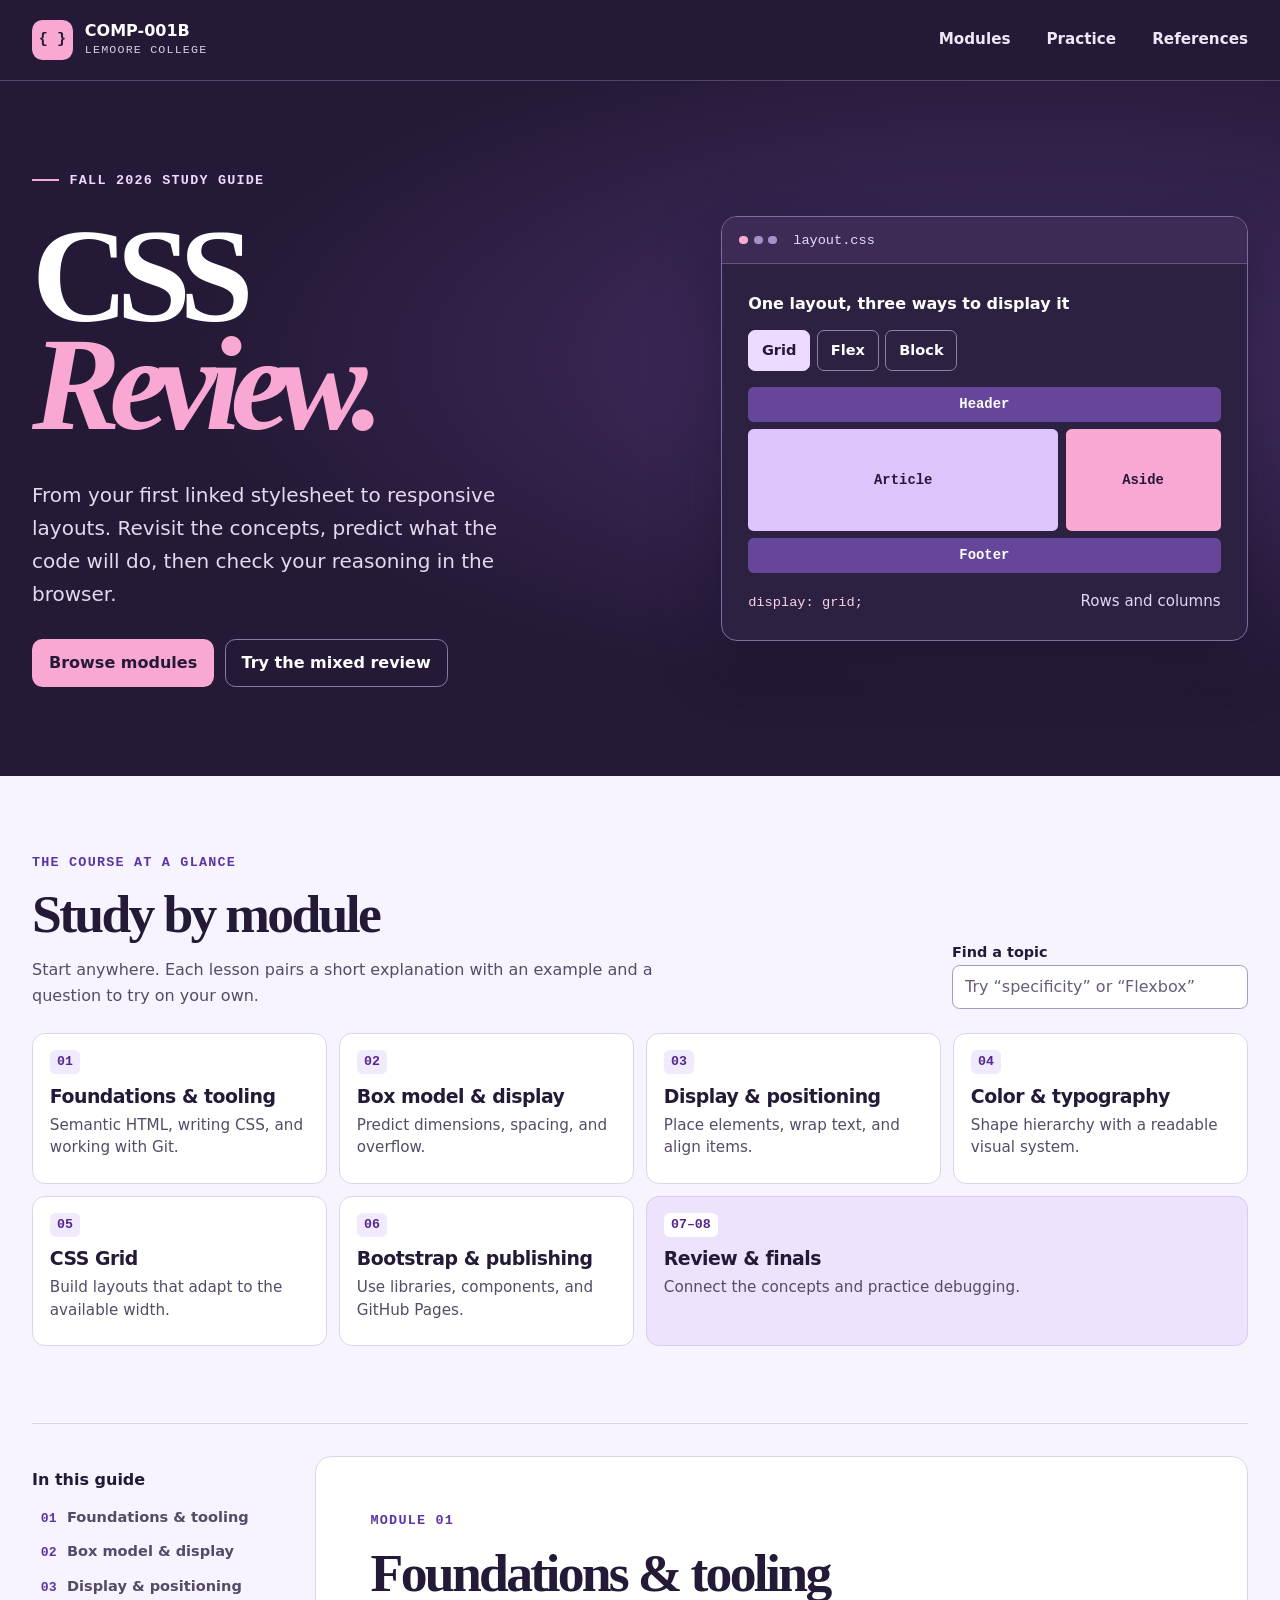
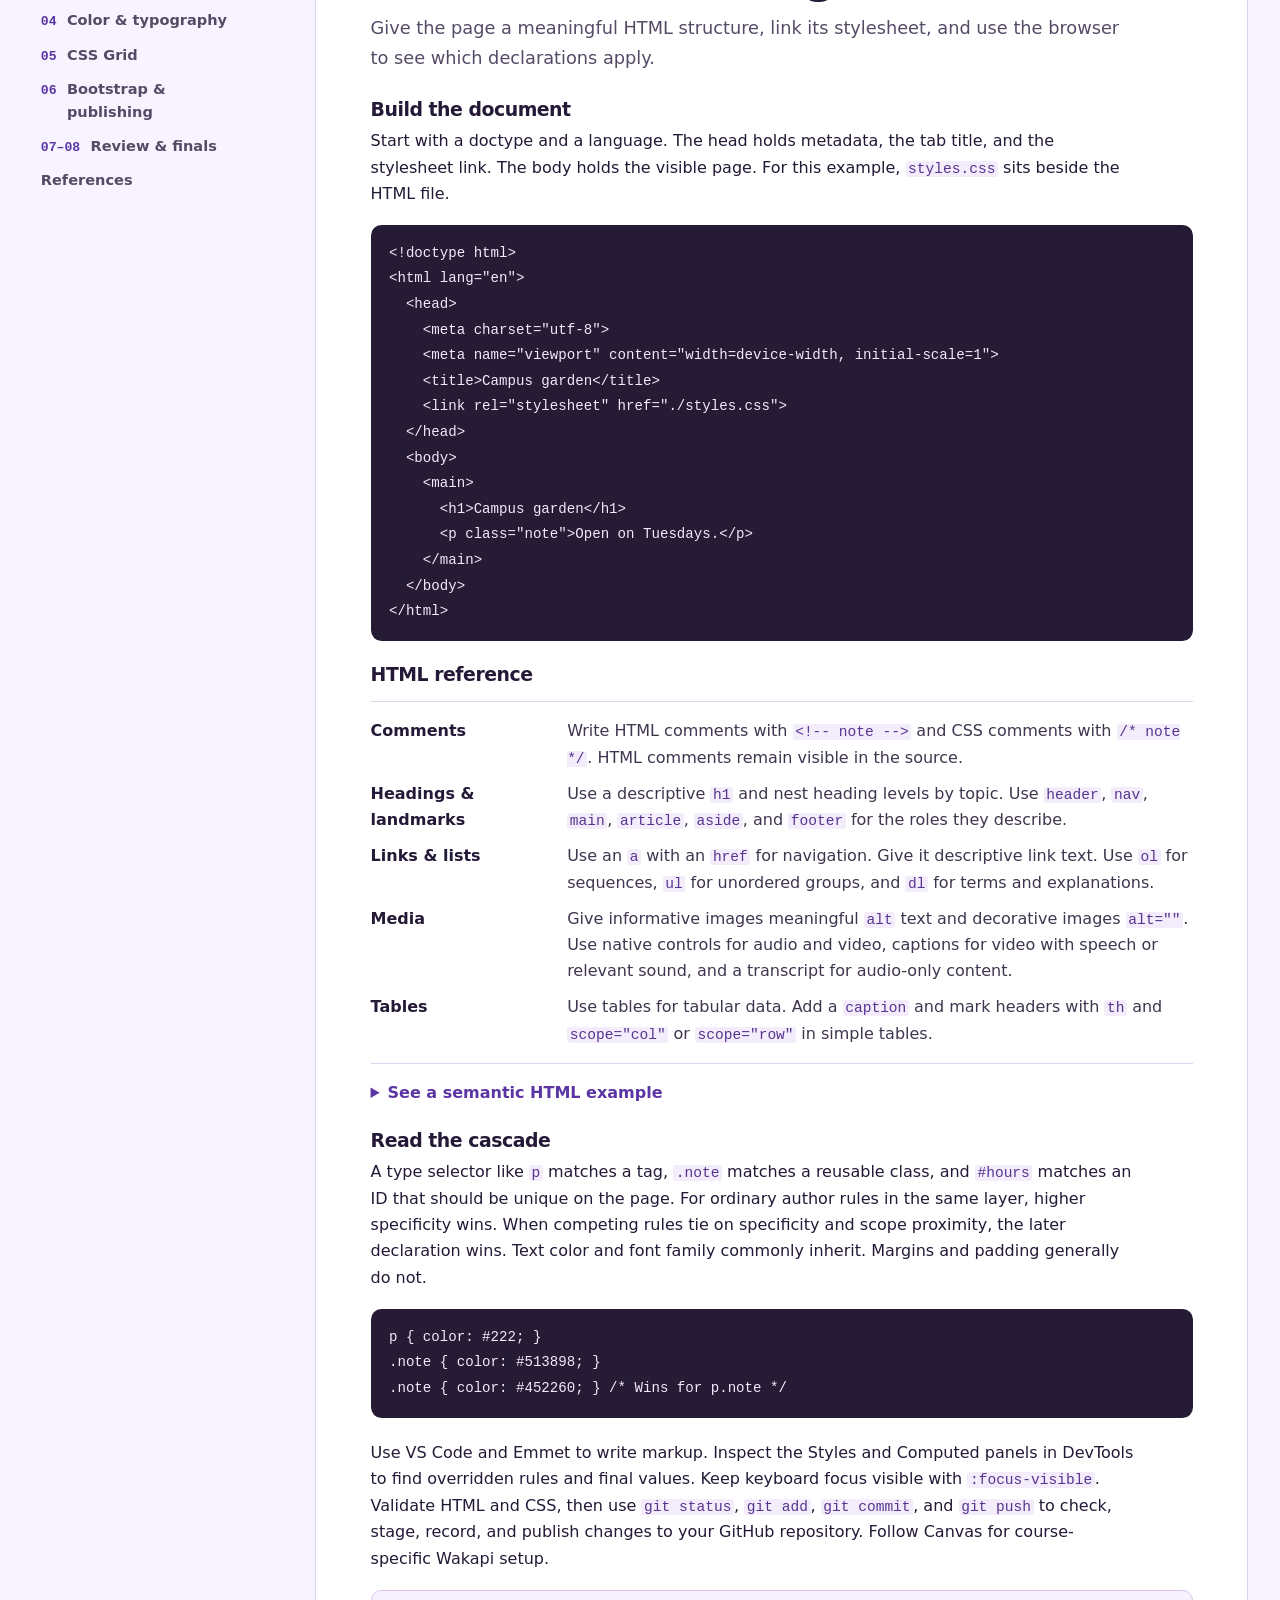
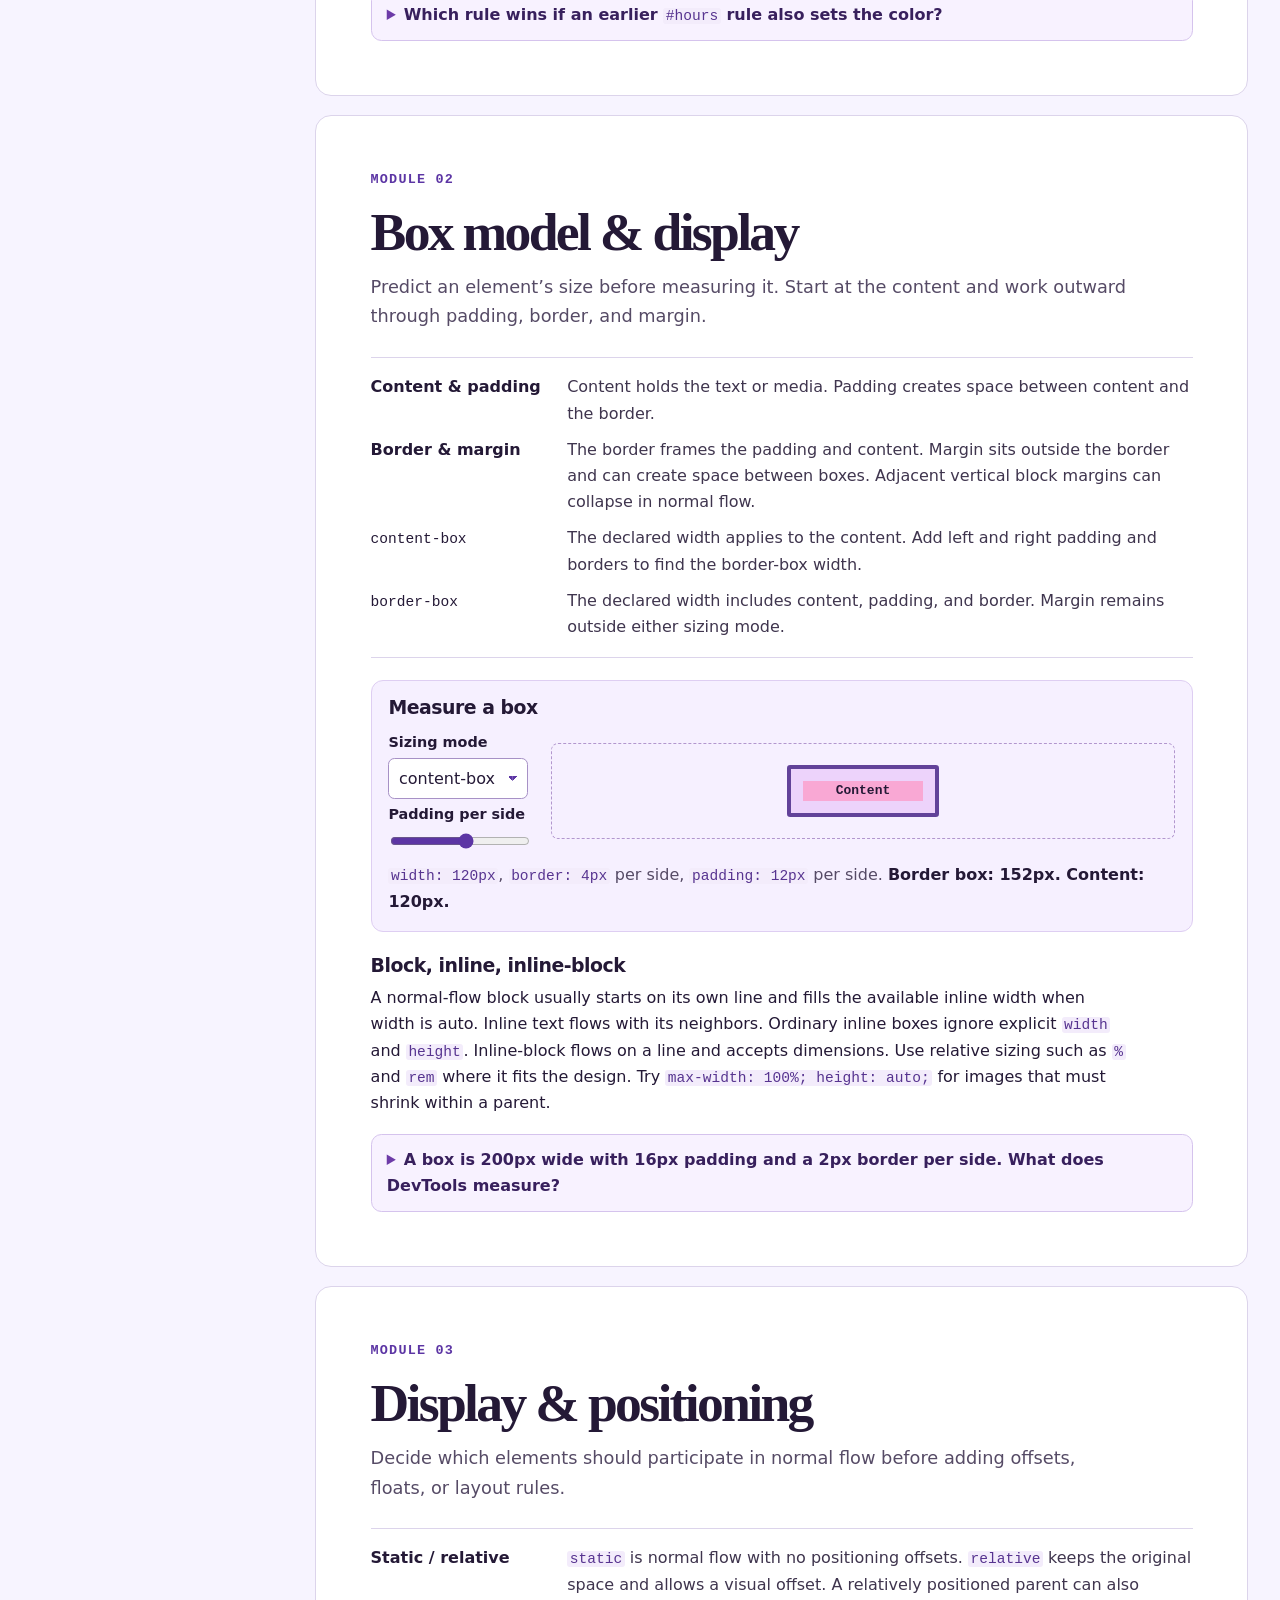
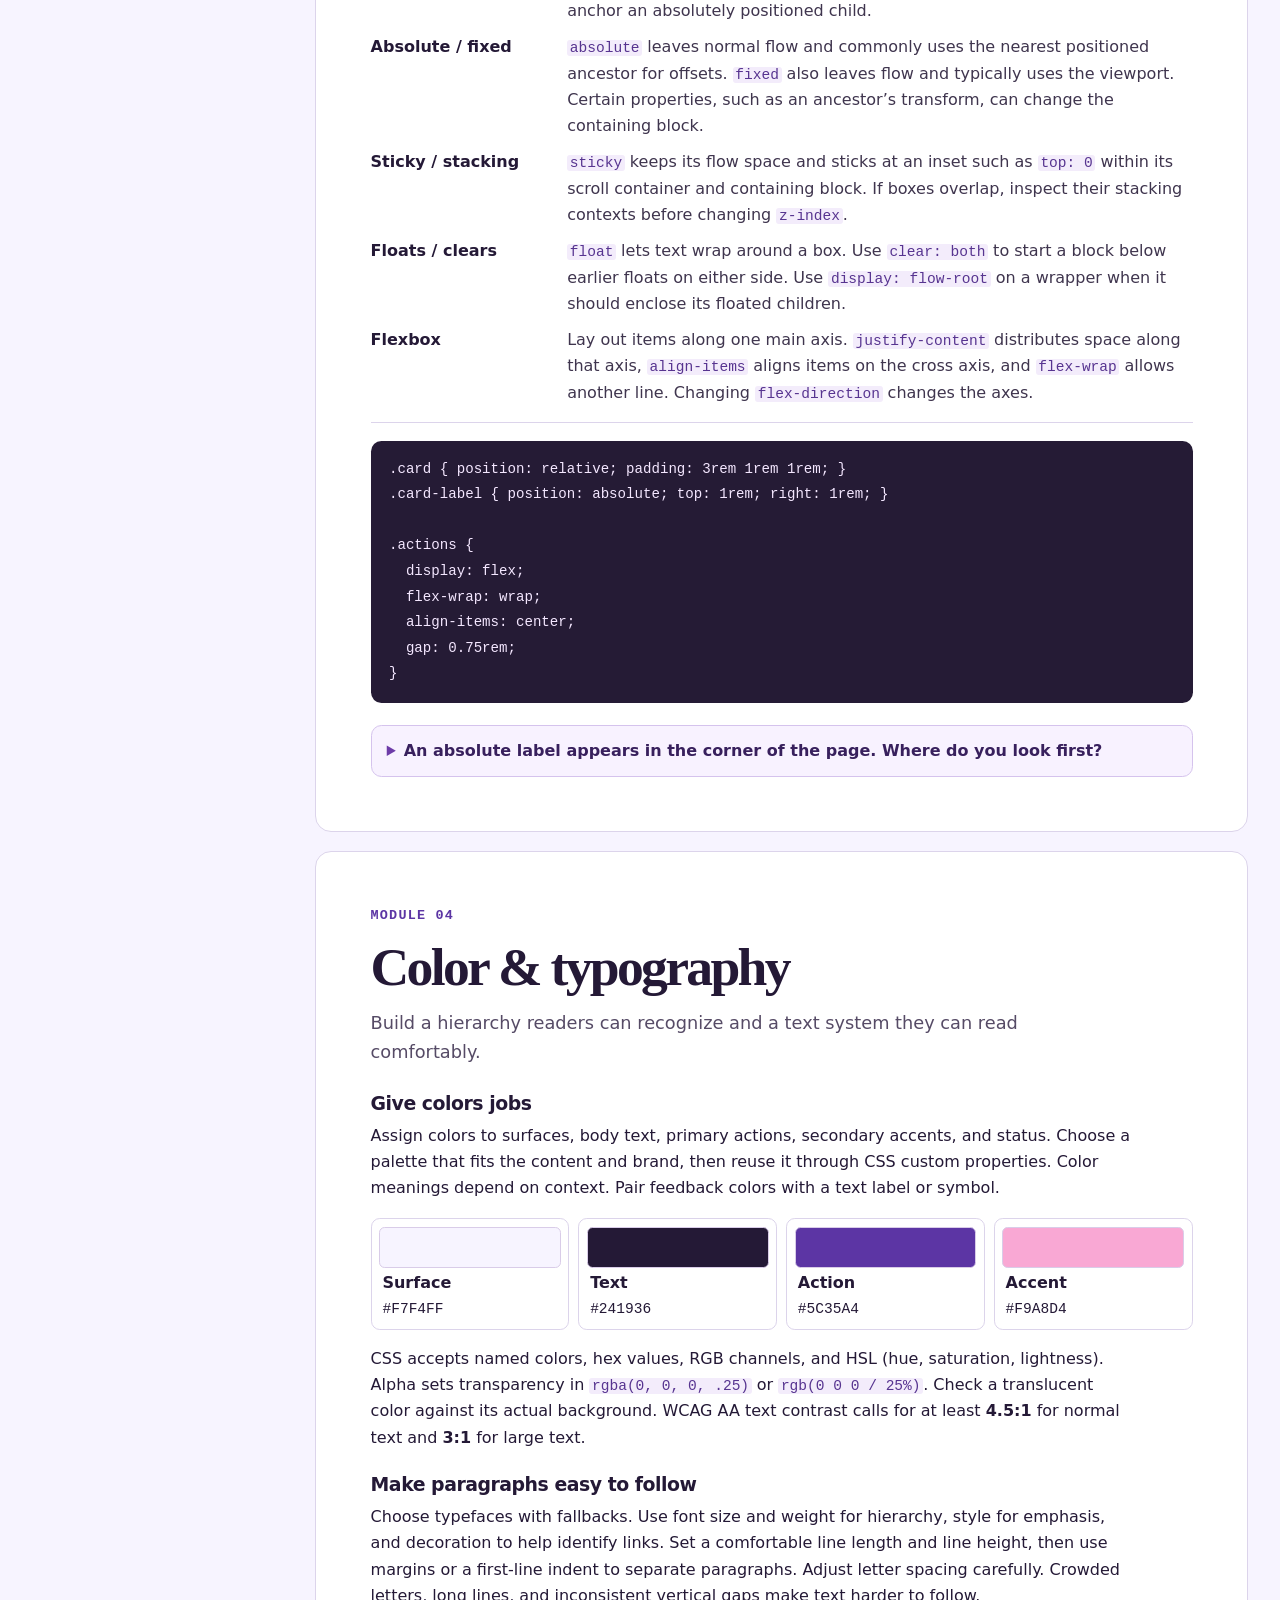
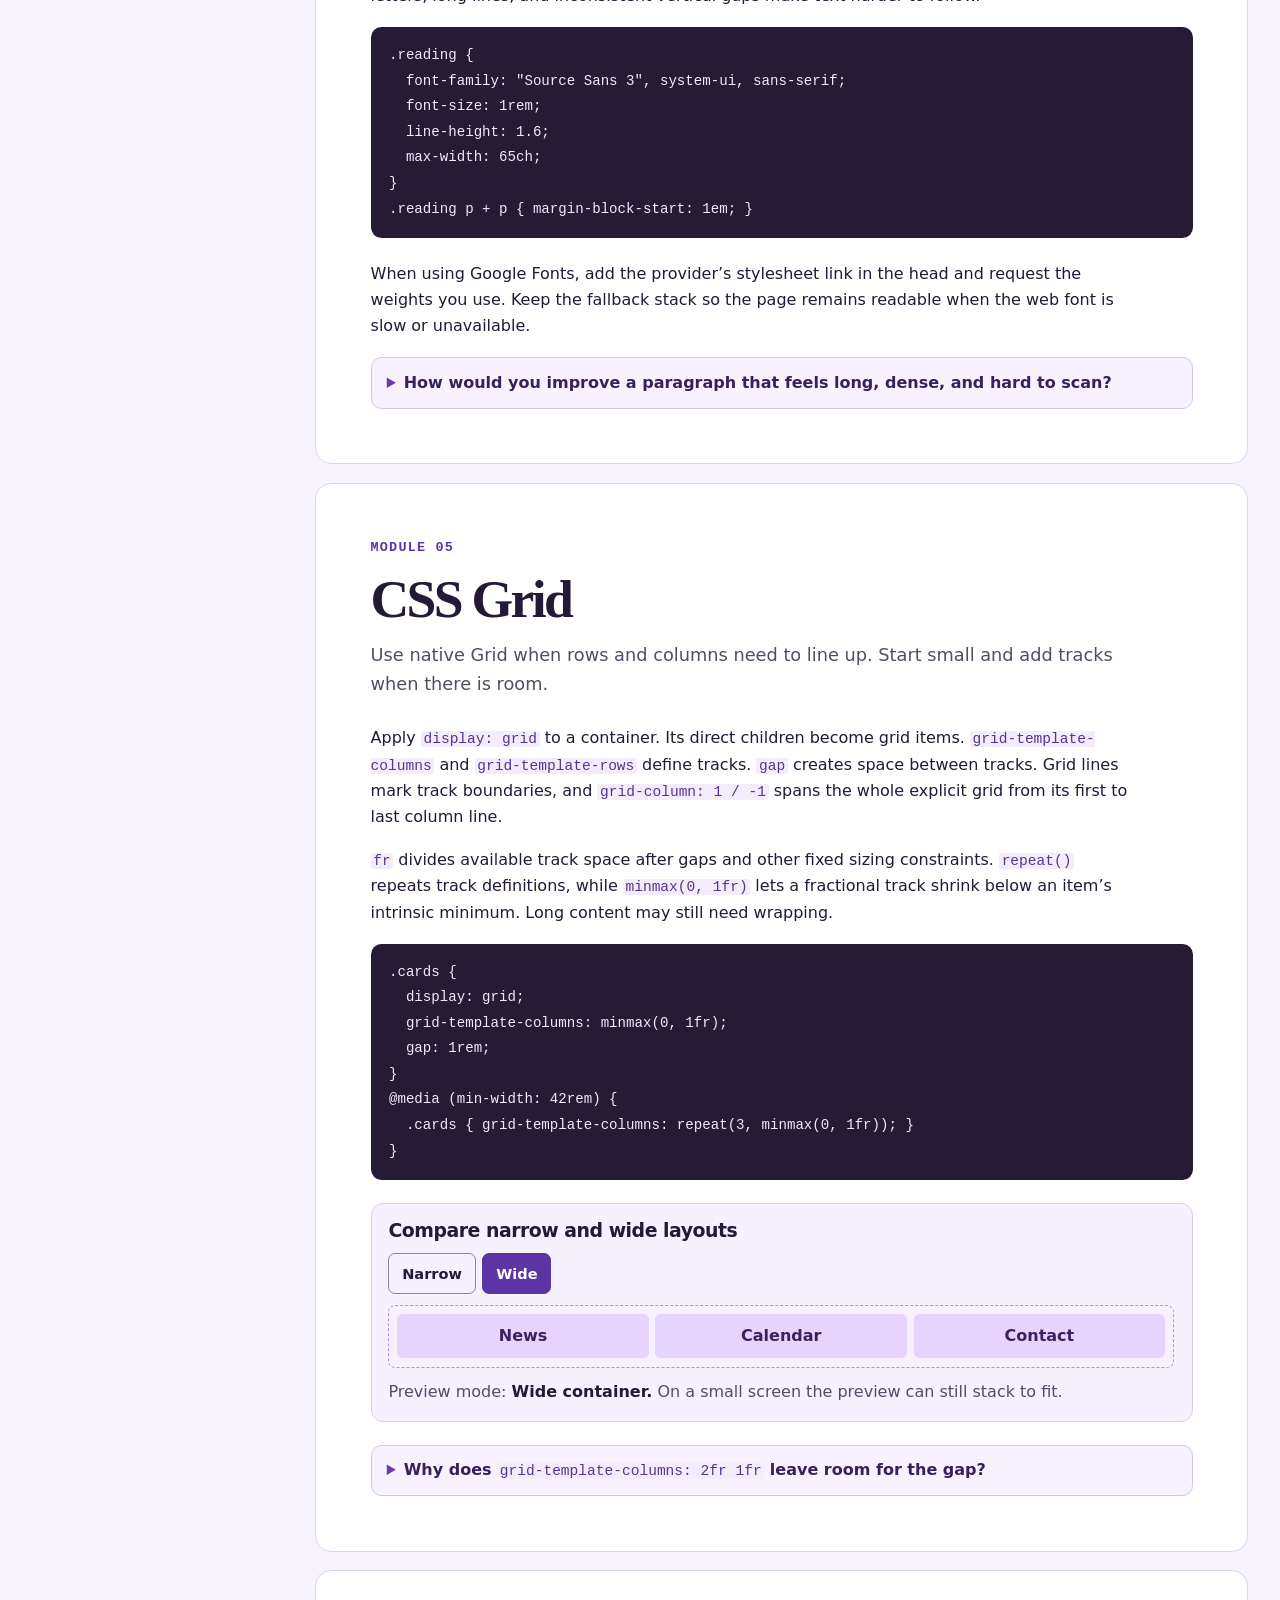
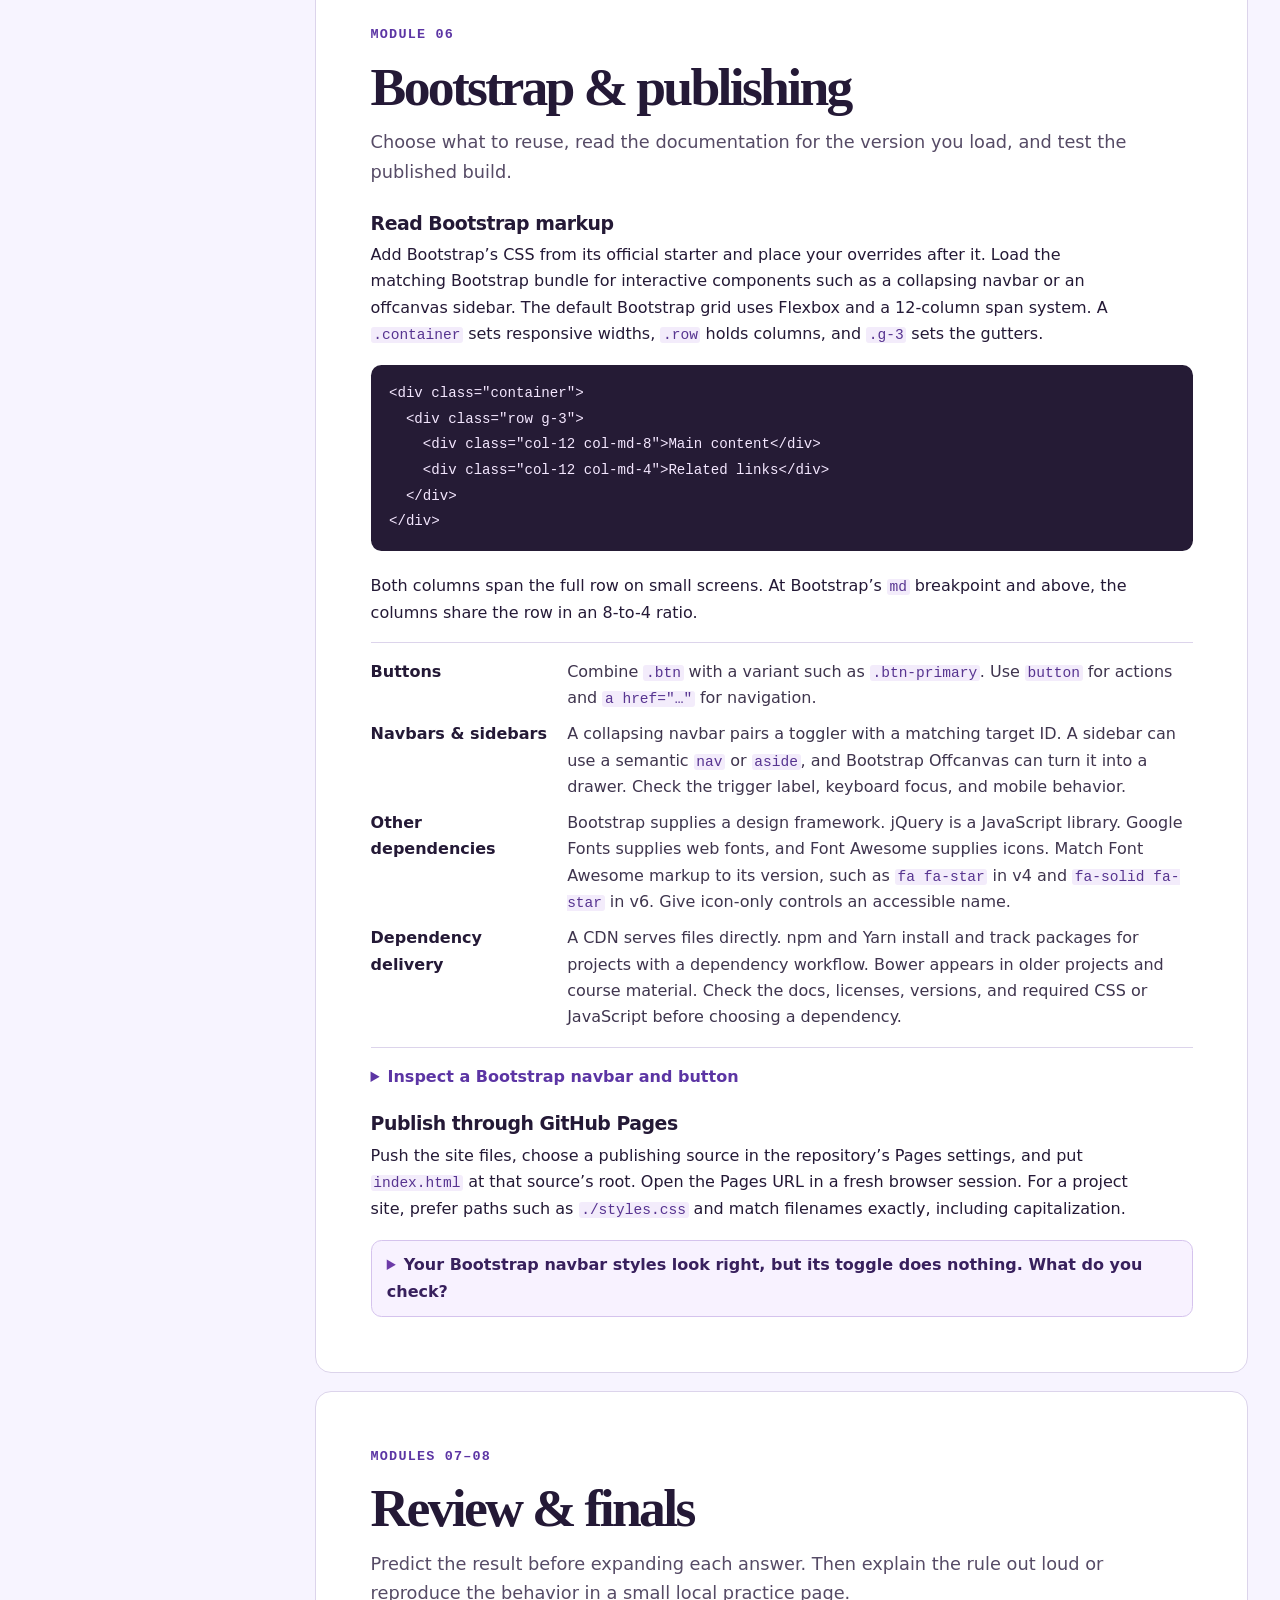
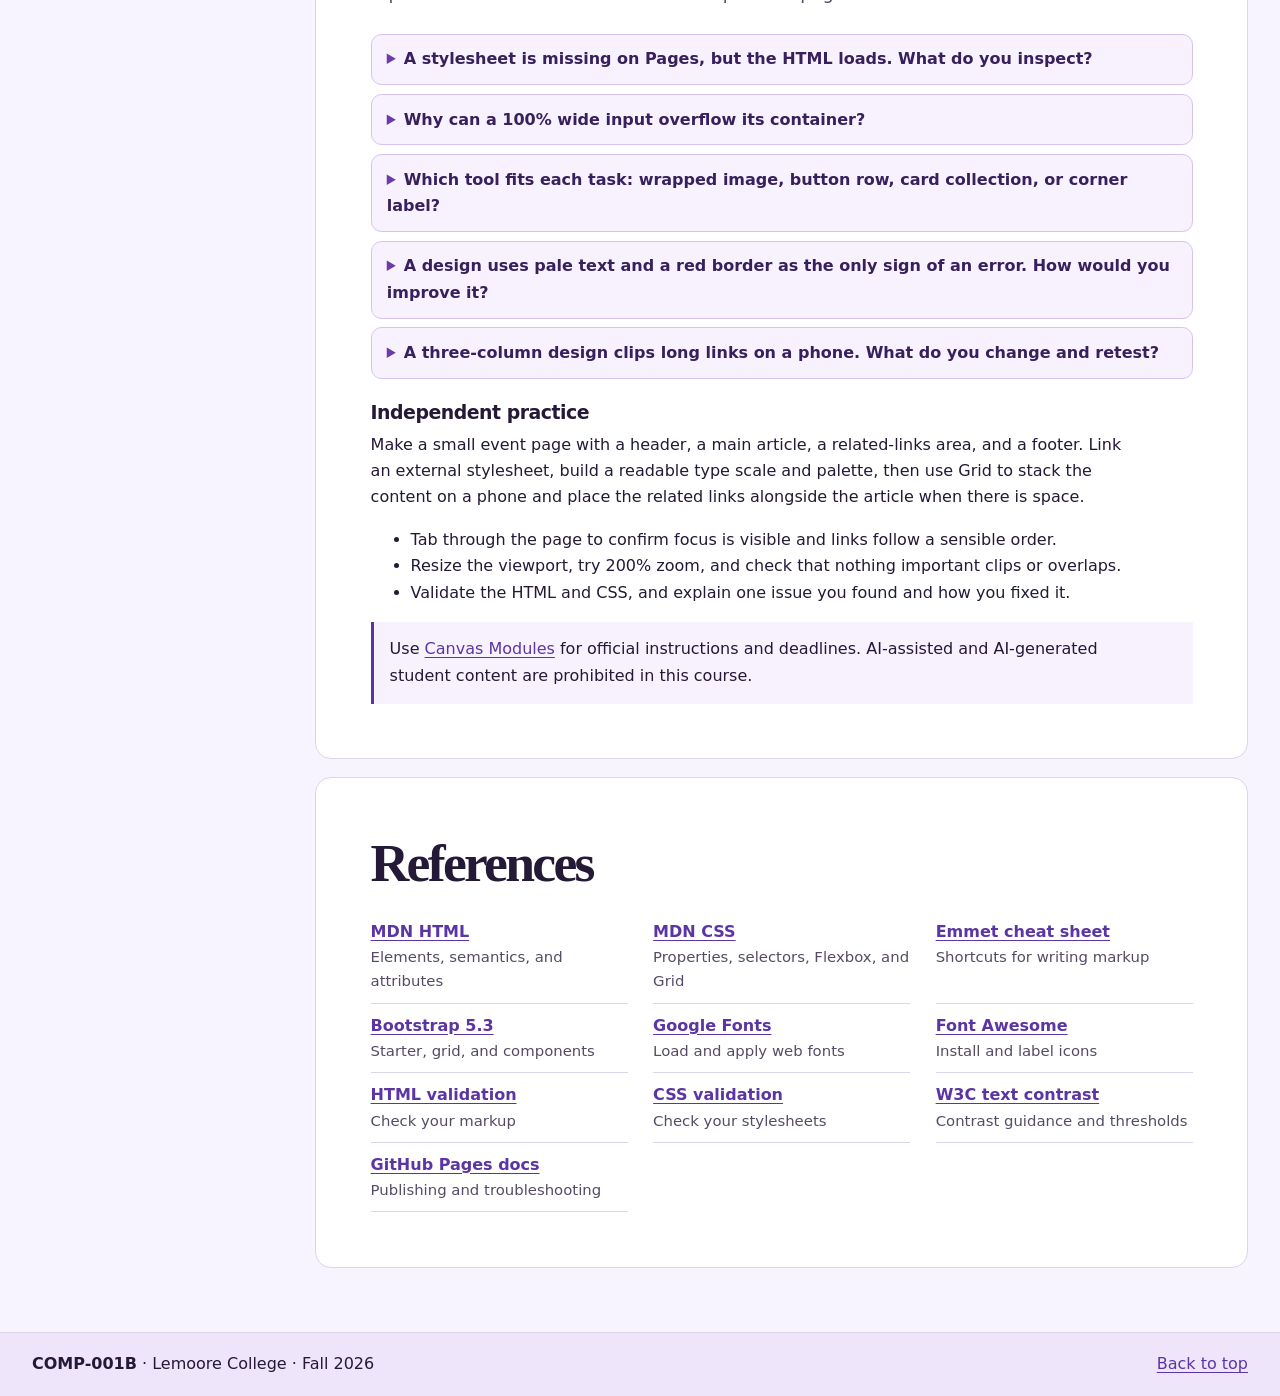
==== index.html @ c47c6d8b "Build the Fall 2026 COMP-001B review site" ====
<!doctype html>
<html lang="en">
<head>
  <meta charset="utf-8">
  <meta name="viewport" content="width=device-width, initial-scale=1">
  <meta name="description" content="Review the full Fall 2026 COMP-001B CSS course with examples, live demos, and practice questions.">
  <meta name="theme-color" content="#241936">
  <title>CSS Review · COMP-001B · Fall 2026</title>
  <link rel="stylesheet" href="./styles.css">
  <script src="./review.js" defer></script>
</head>
<body>
  <a class="skip" href="#main">Skip to content</a>
  <header class="site-header" id="top">
    <div class="wrap header-inner">
      <a class="brand" href="#top"><span class="brand-mark" aria-hidden="true">{ }</span><span>COMP-001B <small>LEMOORE COLLEGE</small></span></a>
      <nav class="site-nav" aria-label="Main">
        <a href="#modules">Modules</a>
        <a href="#practice">Practice</a>
        <a href="#references">References</a>
      </nav>
    </div>
  </header>

  <main id="main">
    <section class="hero" aria-labelledby="title">
      <div class="wrap hero-inner">
        <div class="hero-copy">
          <p class="eyebrow"><span class="accent-line"></span> FALL 2026 STUDY GUIDE</p>
          <h1 id="title">CSS<br><em>Review.</em></h1>
          <p class="hero-lead">From your first linked stylesheet to responsive layouts. Revisit the concepts, predict what the code will do, then check your reasoning in the browser.</p>
          <div class="hero-actions">
            <a class="button button-bright" href="#modules">Browse modules</a>
            <a class="button button-quiet" href="#practice">Try the mixed review</a>
          </div>
        </div>
        <div class="hero-demo" role="group" aria-labelledby="layout-caption">
          <div class="demo-bar"><span aria-hidden="true" class="window-dots"><i></i><i></i><i></i></span><span>layout.css</span></div>
          <div class="hero-demo-body">
            <p class="demo-caption" id="layout-caption">One layout, three ways to display it</p>
            <div class="mode-buttons js-only" role="group" aria-label="Layout mode">
              <button type="button" data-mode="grid" aria-pressed="true">Grid</button>
              <button type="button" data-mode="flex" aria-pressed="false">Flex</button>
              <button type="button" data-mode="block" aria-pressed="false">Block</button>
            </div>
            <div class="layout-preview" id="layout-preview" data-layout="grid" aria-hidden="true">
              <span>Header</span><span>Article</span><span>Aside</span><span>Footer</span>
            </div>
            <p class="demo-code"><code id="layout-code">display: grid;</code><span id="layout-note" aria-live="polite">Rows and columns</span></p>
          </div>
        </div>
      </div>
    </section>

    <div class="wrap">
      <section class="module-map" id="modules" aria-labelledby="modules-title">
        <div class="section-intro">
          <div>
            <p class="eyebrow">THE COURSE AT A GLANCE</p>
            <h2 id="modules-title">Study by module</h2>
            <p>Start anywhere. Each lesson pairs a short explanation with an example and a question to try on your own.</p>
          </div>
          <div class="topic-search js-only">
            <label for="topic-search">Find a topic</label>
            <input type="search" id="topic-search" placeholder="Try “specificity” or “Flexbox”">
          </div>
        </div>
        <p id="search-status" role="status" class="search-status"></p>
        <ol class="module-cards">
          <li data-topics="html headings comments links hyperlinks lists media images video audio tables semantics emmet git github vscode wakapi selectors specificity cascade inheritance focus validation"><a href="#foundations"><span class="module-number">01</span><h3>Foundations &amp; tooling</h3><p>Semantic HTML, writing CSS, and working with Git.</p></a></li>
          <li data-topics="box model content-box border-box margin border padding width rem percent DevTools inline block inline-block display overflow sizing"><a href="#box-model"><span class="module-number">02</span><h3>Box model &amp; display</h3><p>Predict dimensions, spacing, and overflow.</p></a></li>
          <li data-topics="position normal flow static relative absolute fixed sticky inset float clear clearfix flow-root flexbox axis z-index"><a href="#positioning"><span class="module-number">03</span><h3>Display &amp; positioning</h3><p>Place elements, wrap text, and align items.</p></a></li>
          <li data-topics="color colours brand palette rgb rgba hsl hex contrast accessibility typography fonts google fonts vertical rhythm line height spacing"><a href="#design"><span class="module-number">04</span><h3>Color &amp; typography</h3><p>Shape hierarchy with a readable visual system.</p></a></li>
          <li data-topics="grid row column track line gap gutters container fr minmax repeat media query responsive bootstrap layout"><a href="#grid"><span class="module-number">05</span><h3>CSS Grid</h3><p>Build layouts that adapt to the available width.</p></a></li>
          <li data-topics="bootstrap buttons navbars sidebars offcanvas CDN javascript bundle third party libraries framework jquery font awesome v4 v6 google fonts npm yarn bower github pages hosting deploy"><a href="#bootstrap"><span class="module-number">06</span><h3>Bootstrap &amp; publishing</h3><p>Use libraries, components, and GitHub Pages.</p></a></li>
          <li data-topics="review preparation study practice cumulative quiz finals assessment integration debugging validate keyboard zoom"><a href="#practice"><span class="module-number">07–08</span><h3>Review &amp; finals</h3><p>Connect the concepts and practice debugging.</p></a></li>
        </ol>
      </section>

      <div class="study-layout">
        <aside class="contents">
          <nav aria-label="Study guide contents">
            <h2>In this guide</h2>
            <a href="#foundations">01 <span>Foundations &amp; tooling</span></a>
            <a href="#box-model">02 <span>Box model &amp; display</span></a>
            <a href="#positioning">03 <span>Display &amp; positioning</span></a>
            <a href="#design">04 <span>Color &amp; typography</span></a>
            <a href="#grid">05 <span>CSS Grid</span></a>
            <a href="#bootstrap">06 <span>Bootstrap &amp; publishing</span></a>
            <a href="#practice">07–08 <span>Review &amp; finals</span></a>
            <a href="#references"><span>References</span></a>
          </nav>
        </aside>

        <div class="lessons">
          <section class="lesson" id="foundations" aria-labelledby="foundations-title">
            <p class="eyebrow">MODULE 01</p>
            <h2 id="foundations-title">Foundations &amp; tooling</h2>
            <p class="lesson-lead">Give the page a meaningful HTML structure, link its stylesheet, and use the browser to see which declarations apply.</p>
            <h3>Build the document</h3>
            <p>Start with a doctype and a language. The head holds metadata, the tab title, and the stylesheet link. The body holds the visible page. For this example, <code>styles.css</code> sits beside the HTML file.</p>
            <pre tabindex="0" aria-label="HTML document and linked stylesheet"><code>&lt;!doctype html&gt;
&lt;html lang="en"&gt;
  &lt;head&gt;
    &lt;meta charset="utf-8"&gt;
    &lt;meta name="viewport" content="width=device-width, initial-scale=1"&gt;
    &lt;title&gt;Campus garden&lt;/title&gt;
    &lt;link rel="stylesheet" href="./styles.css"&gt;
  &lt;/head&gt;
  &lt;body&gt;
    &lt;main&gt;
      &lt;h1&gt;Campus garden&lt;/h1&gt;
      &lt;p class="note"&gt;Open on Tuesdays.&lt;/p&gt;
    &lt;/main&gt;
  &lt;/body&gt;
&lt;/html&gt;</code></pre>
            <h3>HTML reference</h3>
            <dl class="definition-list">
              <dt>Comments</dt><dd>Write HTML comments with <code>&lt;!-- note --&gt;</code> and CSS comments with <code>/* note */</code>. HTML comments remain visible in the source.</dd>
              <dt>Headings &amp; landmarks</dt><dd>Use a descriptive <code>h1</code> and nest heading levels by topic. Use <code>header</code>, <code>nav</code>, <code>main</code>, <code>article</code>, <code>aside</code>, and <code>footer</code> for the roles they describe.</dd>
              <dt>Links &amp; lists</dt><dd>Use an <code>a</code> with an <code>href</code> for navigation. Give it descriptive link text. Use <code>ol</code> for sequences, <code>ul</code> for unordered groups, and <code>dl</code> for terms and explanations.</dd>
              <dt>Media</dt><dd>Give informative images meaningful <code>alt</code> text and decorative images <code>alt=""</code>. Use native controls for audio and video, captions for video with speech or relevant sound, and a transcript for audio-only content.</dd>
              <dt>Tables</dt><dd>Use tables for tabular data. Add a <code>caption</code> and mark headers with <code>th</code> and <code>scope="col"</code> or <code>scope="row"</code> in simple tables.</dd>
            </dl>
            <details class="worked-example">
              <summary>See a semantic HTML example</summary>
              <pre tabindex="0" aria-label="Headings, links, lists, and table markup"><code>&lt;!-- Garden information --&gt;
&lt;section aria-labelledby="visit-title"&gt;
  &lt;h2 id="visit-title"&gt;Plan a visit&lt;/h2&gt;
  &lt;ul&gt;
    &lt;li&gt;Wear closed-toe shoes.&lt;/li&gt;
    &lt;li&gt;&lt;a href="./map.html"&gt;Find the garden entrance&lt;/a&gt;&lt;/li&gt;
  &lt;/ul&gt;
  &lt;table&gt;
    &lt;caption&gt;Open hours&lt;/caption&gt;
    &lt;thead&gt;
      &lt;tr&gt;&lt;th scope="col"&gt;Day&lt;/th&gt;&lt;th scope="col"&gt;Time&lt;/th&gt;&lt;/tr&gt;
    &lt;/thead&gt;
    &lt;tbody&gt;
      &lt;tr&gt;&lt;th scope="row"&gt;Tuesday&lt;/th&gt;&lt;td&gt;9 a.m.–noon&lt;/td&gt;&lt;/tr&gt;
    &lt;/tbody&gt;
  &lt;/table&gt;
&lt;/section&gt;</code></pre>
            </details>
            <h3>Read the cascade</h3>
            <p>A type selector like <code>p</code> matches a tag, <code>.note</code> matches a reusable class, and <code>#hours</code> matches an ID that should be unique on the page. For ordinary author rules in the same layer, higher specificity wins. When competing rules tie on specificity and scope proximity, the later declaration wins. Text color and font family commonly inherit. Margins and padding generally do not.</p>
            <pre tabindex="0" aria-label="Competing CSS selectors"><code>p { color: #222; }
.note { color: #513898; }
.note { color: #452260; } /* Wins for p.note */</code></pre>
            <p>Use VS Code and Emmet to write markup. Inspect the Styles and Computed panels in DevTools to find overridden rules and final values. Keep keyboard focus visible with <code>:focus-visible</code>. Validate HTML and CSS, then use <code>git status</code>, <code>git add</code>, <code>git commit</code>, and <code>git push</code> to check, stage, record, and publish changes to your GitHub repository. Follow Canvas for course-specific Wakapi setup.</p>
            <details class="self-check"><summary>Which rule wins if an earlier <code>#hours</code> rule also sets the color?</summary><p>The ID rule wins among these ordinary, same-layer author rules. Its specificity is higher than the class and type selectors. Confirm the result in DevTools.</p></details>
          </section>

          <section class="lesson" id="box-model" aria-labelledby="box-title">
            <p class="eyebrow">MODULE 02</p>
            <h2 id="box-title">Box model &amp; display</h2>
            <p class="lesson-lead">Predict an element’s size before measuring it. Start at the content and work outward through padding, border, and margin.</p>
            <dl class="definition-list">
              <dt>Content &amp; padding</dt><dd>Content holds the text or media. Padding creates space between content and the border.</dd>
              <dt>Border &amp; margin</dt><dd>The border frames the padding and content. Margin sits outside the border and can create space between boxes. Adjacent vertical block margins can collapse in normal flow.</dd>
              <dt><code>content-box</code></dt><dd>The declared width applies to the content. Add left and right padding and borders to find the border-box width.</dd>
              <dt><code>border-box</code></dt><dd>The declared width includes content, padding, and border. Margin remains outside either sizing mode.</dd>
            </dl>
            <div class="lab" aria-labelledby="box-lab-label">
              <h3 id="box-lab-label">Measure a box</h3>
              <div class="box-lab">
                <div class="box-controls js-only">
                  <label for="box-mode">Sizing mode</label>
                  <select id="box-mode"><option value="content-box">content-box</option><option value="border-box">border-box</option></select>
                  <label for="box-padding">Padding per side</label>
                  <input id="box-padding" type="range" min="0" max="22" step="1" value="12">
                </div>
                <div class="box-workspace" aria-hidden="true"><div id="box-demo" class="box-demo"><span>Content</span></div></div>
              </div>
              <p class="lab-output"><code>width: 120px</code>, <code>border: 4px</code> per side, <code id="padding-text">padding: 12px</code> per side. <strong id="box-result" aria-live="polite">Border box: 152px. Content: 120px.</strong></p>
            </div>
            <h3>Block, inline, inline-block</h3>
            <p>A normal-flow block usually starts on its own line and fills the available inline width when width is auto. Inline text flows with its neighbors. Ordinary inline boxes ignore explicit <code>width</code> and <code>height</code>. Inline-block flows on a line and accepts dimensions. Use relative sizing such as <code>%</code> and <code>rem</code> where it fits the design. Try <code>max-width: 100%; height: auto;</code> for images that must shrink within a parent.</p>
            <details class="self-check"><summary>A box is 200px wide with 16px padding and a 2px border per side. What does DevTools measure?</summary><p>Under <code>content-box</code>, the border box is <code>200 + 32 + 4 = 236px</code>. Under <code>border-box</code>, it is 200px and the content is 164px wide. The element’s margins are outside both measurements.</p></details>
          </section>

          <section class="lesson" id="positioning" aria-labelledby="position-title">
            <p class="eyebrow">MODULE 03</p>
            <h2 id="position-title">Display &amp; positioning</h2>
            <p class="lesson-lead">Decide which elements should participate in normal flow before adding offsets, floats, or layout rules.</p>
            <dl class="definition-list">
              <dt>Static / relative</dt><dd><code>static</code> is normal flow with no positioning offsets. <code>relative</code> keeps the original space and allows a visual offset. A relatively positioned parent can also anchor an absolutely positioned child.</dd>
              <dt>Absolute / fixed</dt><dd><code>absolute</code> leaves normal flow and commonly uses the nearest positioned ancestor for offsets. <code>fixed</code> also leaves flow and typically uses the viewport. Certain properties, such as an ancestor’s transform, can change the containing block.</dd>
              <dt>Sticky / stacking</dt><dd><code>sticky</code> keeps its flow space and sticks at an inset such as <code>top: 0</code> within its scroll container and containing block. If boxes overlap, inspect their stacking contexts before changing <code>z-index</code>.</dd>
              <dt>Floats / clears</dt><dd><code>float</code> lets text wrap around a box. Use <code>clear: both</code> to start a block below earlier floats on either side. Use <code>display: flow-root</code> on a wrapper when it should enclose its floated children.</dd>
              <dt>Flexbox</dt><dd>Lay out items along one main axis. <code>justify-content</code> distributes space along that axis, <code>align-items</code> aligns items on the cross axis, and <code>flex-wrap</code> allows another line. Changing <code>flex-direction</code> changes the axes.</dd>
            </dl>
            <pre tabindex="0" aria-label="Positioned label and flexible actions"><code>.card { position: relative; padding: 3rem 1rem 1rem; }
.card-label { position: absolute; top: 1rem; right: 1rem; }

.actions {
  display: flex;
  flex-wrap: wrap;
  align-items: center;
  gap: 0.75rem;
}</code></pre>
            <details class="self-check"><summary>An absolute label appears in the corner of the page. Where do you look first?</summary><p>Inspect its containing block. If the intended card has no positioning, add <code>position: relative</code> to the card, then check the label’s offsets. Reserve room so the label and content can coexist on a narrow screen.</p></details>
          </section>

          <section class="lesson" id="design" aria-labelledby="design-title">
            <p class="eyebrow">MODULE 04</p>
            <h2 id="design-title">Color &amp; typography</h2>
            <p class="lesson-lead">Build a hierarchy readers can recognize and a text system they can read comfortably.</p>
            <h3>Give colors jobs</h3>
            <p>Assign colors to surfaces, body text, primary actions, secondary accents, and status. Choose a palette that fits the content and brand, then reuse it through CSS custom properties. Color meanings depend on context. Pair feedback colors with a text label or symbol.</p>
            <ul class="swatches" aria-label="Example color roles">
              <li><span class="swatch swatch-surface"></span><strong>Surface</strong><code>#F7F4FF</code></li>
              <li><span class="swatch swatch-ink"></span><strong>Text</strong><code>#241936</code></li>
              <li><span class="swatch swatch-action"></span><strong>Action</strong><code>#5C35A4</code></li>
              <li><span class="swatch swatch-accent"></span><strong>Accent</strong><code>#F9A8D4</code></li>
            </ul>
            <p>CSS accepts named colors, hex values, RGB channels, and HSL (hue, saturation, lightness). Alpha sets transparency in <code>rgba(0, 0, 0, .25)</code> or <code>rgb(0 0 0 / 25%)</code>. Check a translucent color against its actual background. WCAG AA text contrast calls for at least <strong>4.5:1</strong> for normal text and <strong>3:1</strong> for large text.</p>
            <h3>Make paragraphs easy to follow</h3>
            <p>Choose typefaces with fallbacks. Use font size and weight for hierarchy, style for emphasis, and decoration to help identify links. Set a comfortable line length and line height, then use margins or a first-line indent to separate paragraphs. Adjust letter spacing carefully. Crowded letters, long lines, and inconsistent vertical gaps make text harder to follow.</p>
            <pre tabindex="0" aria-label="Typography rule with fallbacks and measure"><code>.reading {
  font-family: "Source Sans 3", system-ui, sans-serif;
  font-size: 1rem;
  line-height: 1.6;
  max-width: 65ch;
}
.reading p + p { margin-block-start: 1em; }</code></pre>
            <p>When using Google Fonts, add the provider’s stylesheet link in the head and request the weights you use. Keep the fallback stack so the page remains readable when the web font is slow or unavailable.</p>
            <details class="self-check"><summary>How would you improve a paragraph that feels long, dense, and hard to scan?</summary><p>Start with a shorter measure and more line height. Group ideas into shorter paragraphs, set a consistent gap, and check weight, size, and contrast on a narrow screen. Test at 200% zoom.</p></details>
          </section>

          <section class="lesson" id="grid" aria-labelledby="grid-title">
            <p class="eyebrow">MODULE 05</p>
            <h2 id="grid-title">CSS Grid</h2>
            <p class="lesson-lead">Use native Grid when rows and columns need to line up. Start small and add tracks when there is room.</p>
            <p>Apply <code>display: grid</code> to a container. Its direct children become grid items. <code>grid-template-columns</code> and <code>grid-template-rows</code> define tracks. <code>gap</code> creates space between tracks. Grid lines mark track boundaries, and <code>grid-column: 1 / -1</code> spans the whole explicit grid from its first to last column line.</p>
            <p><code>fr</code> divides available track space after gaps and other fixed sizing constraints. <code>repeat()</code> repeats track definitions, while <code>minmax(0, 1fr)</code> lets a fractional track shrink below an item’s intrinsic minimum. Long content may still need wrapping.</p>
            <pre tabindex="0" aria-label="Responsive native CSS Grid"><code>.cards {
  display: grid;
  grid-template-columns: minmax(0, 1fr);
  gap: 1rem;
}
@media (min-width: 42rem) {
  .cards { grid-template-columns: repeat(3, minmax(0, 1fr)); }
}</code></pre>
            <div class="lab" aria-labelledby="grid-lab-label">
              <h3 id="grid-lab-label">Compare narrow and wide layouts</h3>
              <div class="grid-control js-only" role="group" aria-label="Grid preview width">
                <button type="button" data-grid-width="narrow" aria-pressed="false">Narrow</button>
                <button type="button" data-grid-width="wide" aria-pressed="true">Wide</button>
              </div>
              <div class="grid-frame" id="grid-frame" data-width="wide">
                <div class="grid-sample"><span>News</span><span>Calendar</span><span>Contact</span></div>
              </div>
              <p class="lab-output">Preview mode: <strong id="grid-result" aria-live="polite">Wide container.</strong> On a small screen the preview can still stack to fit.</p>
            </div>
            <details class="self-check"><summary>Why does <code>grid-template-columns: 2fr 1fr</code> leave room for the gap?</summary><p>Grid subtracts the gap before sharing the available track space. With 600px to fill and a 24px gap, 576px remains. If item sizes impose no extra constraints, the tracks measure 384px and 192px.</p></details>
          </section>

          <section class="lesson" id="bootstrap" aria-labelledby="bootstrap-title">
            <p class="eyebrow">MODULE 06</p>
            <h2 id="bootstrap-title">Bootstrap &amp; publishing</h2>
            <p class="lesson-lead">Choose what to reuse, read the documentation for the version you load, and test the published build.</p>
            <h3>Read Bootstrap markup</h3>
            <p>Add Bootstrap’s CSS from its official starter and place your overrides after it. Load the matching Bootstrap bundle for interactive components such as a collapsing navbar or an offcanvas sidebar. The default Bootstrap grid uses Flexbox and a 12-column span system. A <code>.container</code> sets responsive widths, <code>.row</code> holds columns, and <code>.g-3</code> sets the gutters.</p>
            <pre tabindex="0" aria-label="A responsive Bootstrap row"><code>&lt;div class="container"&gt;
  &lt;div class="row g-3"&gt;
    &lt;div class="col-12 col-md-8"&gt;Main content&lt;/div&gt;
    &lt;div class="col-12 col-md-4"&gt;Related links&lt;/div&gt;
  &lt;/div&gt;
&lt;/div&gt;</code></pre>
            <p>Both columns span the full row on small screens. At Bootstrap’s <code>md</code> breakpoint and above, the columns share the row in an 8-to-4 ratio.</p>
            <dl class="definition-list">
              <dt>Buttons</dt><dd>Combine <code>.btn</code> with a variant such as <code>.btn-primary</code>. Use <code>button</code> for actions and <code>a href="…"</code> for navigation.</dd>
              <dt>Navbars &amp; sidebars</dt><dd>A collapsing navbar pairs a toggler with a matching target ID. A sidebar can use a semantic <code>nav</code> or <code>aside</code>, and Bootstrap Offcanvas can turn it into a drawer. Check the trigger label, keyboard focus, and mobile behavior.</dd>
              <dt>Other dependencies</dt><dd>Bootstrap supplies a design framework. jQuery is a JavaScript library. Google Fonts supplies web fonts, and Font Awesome supplies icons. Match Font Awesome markup to its version, such as <code>fa fa-star</code> in v4 and <code>fa-solid fa-star</code> in v6. Give icon-only controls an accessible name.</dd>
              <dt>Dependency delivery</dt><dd>A CDN serves files directly. npm and Yarn install and track packages for projects with a dependency workflow. Bower appears in older projects and course material. Check the docs, licenses, versions, and required CSS or JavaScript before choosing a dependency.</dd>
            </dl>
            <details class="worked-example">
              <summary>Inspect a Bootstrap navbar and button</summary>
              <p>This component assumes the starter’s CSS and JavaScript bundle are loaded. Match the toggler’s <code>data-bs-target</code> and <code>aria-controls</code> to the collapse ID.</p>
              <pre tabindex="0" aria-label="Bootstrap navbar and link styled as a button"><code>&lt;nav class="navbar navbar-expand-md" aria-label="Garden"&gt;
  &lt;div class="container"&gt;
    &lt;a class="navbar-brand" href="./"&gt;Campus Garden&lt;/a&gt;
    &lt;button class="navbar-toggler" type="button"
            data-bs-toggle="collapse" data-bs-target="#garden-menu"
            aria-controls="garden-menu" aria-expanded="false"
            aria-label="Toggle garden navigation"&gt;
      &lt;span class="navbar-toggler-icon"&gt;&lt;/span&gt;
    &lt;/button&gt;
    &lt;div class="collapse navbar-collapse" id="garden-menu"&gt;
      &lt;div class="navbar-nav"&gt;
        &lt;a class="nav-link" href="#hours"&gt;Hours&lt;/a&gt;
      &lt;/div&gt;
      &lt;a class="btn btn-primary ms-md-auto" href="./map.html"&gt;
        View garden map
      &lt;/a&gt;
    &lt;/div&gt;
  &lt;/div&gt;
&lt;/nav&gt;</code></pre>
              <p>For a slide-out sidebar, use the <a href="https://getbootstrap.com/docs/5.3/components/offcanvas/">Bootstrap Offcanvas pattern</a> with a named panel and a close control.</p>
            </details>
            <h3>Publish through GitHub Pages</h3>
            <p>Push the site files, choose a publishing source in the repository’s Pages settings, and put <code>index.html</code> at that source’s root. Open the Pages URL in a fresh browser session. For a project site, prefer paths such as <code>./styles.css</code> and match filenames exactly, including capitalization.</p>
            <details class="self-check"><summary>Your Bootstrap navbar styles look right, but its toggle does nothing. What do you check?</summary><p>Check that the matching Bootstrap bundle loads and that <code>data-bs-target</code> matches the collapse element’s ID. Use DevTools Network and Console to spot a missing file or script error. Then verify the toggle with the keyboard.</p></details>
          </section>

          <section class="lesson practice" id="practice" aria-labelledby="practice-title">
            <p class="eyebrow">MODULES 07–08</p>
            <h2 id="practice-title">Review &amp; finals</h2>
            <p class="lesson-lead">Predict the result before expanding each answer. Then explain the rule out loud or reproduce the behavior in a small local practice page.</p>
            <div class="practice-questions">
              <details class="self-check"><summary>A stylesheet is missing on Pages, but the HTML loads. What do you inspect?</summary><p>Check the requested CSS URL in DevTools Network for a 404. On a project site, <code>/styles.css</code> points at the domain root, while <code>./styles.css</code> resolves beside the HTML page. Confirm the file is committed to the Pages source and its name matches the link exactly.</p></details>
              <details class="self-check"><summary>Why can a 100% wide input overflow its container?</summary><p>With <code>content-box</code>, the content alone can occupy the full available width. Padding and border add to it. Apply <code>box-sizing: border-box</code> and inspect whether margins or other rules also contribute.</p></details>
              <details class="self-check"><summary>Which tool fits each task: wrapped image, button row, card collection, or corner label?</summary><p>Use a float for text around the image, Flexbox for the button row, Grid for aligned card columns and rows, and absolute positioning inside a positioned parent for the corner label.</p></details>
              <details class="self-check"><summary>A design uses pale text and a red border as the only sign of an error. How would you improve it?</summary><p>Increase the text contrast against its surface and add a clear error message tied to the problem. Check keyboard focus, test at 200% zoom, and verify the message is still visible in a narrow layout.</p></details>
              <details class="self-check"><summary>A three-column design clips long links on a phone. What do you change and retest?</summary><p>Start with one column at narrow widths. Set flexible tracks and allow long links to wrap, for example with <code>overflow-wrap: anywhere</code>. Use DevTools to find the overflowing element and retest at narrow, medium, and wide widths.</p></details>
            </div>

            <h3>Independent practice</h3>
            <p>Make a small event page with a header, a main article, a related-links area, and a footer. Link an external stylesheet, build a readable type scale and palette, then use Grid to stack the content on a phone and place the related links alongside the article when there is space.</p>
            <ul>
              <li>Tab through the page to confirm focus is visible and links follow a sensible order.</li>
              <li>Resize the viewport, try 200% zoom, and check that nothing important clips or overlaps.</li>
              <li>Validate the HTML and CSS, and explain one issue you found and how you fixed it.</li>
            </ul>
            <div class="course-note">
              <p>Use <a href="https://whccd.instructure.com/courses/30392/modules">Canvas Modules</a> for official instructions and deadlines. AI-assisted and AI-generated student content are prohibited in this course.</p>
            </div>
          </section>

          <section class="lesson references" id="references" aria-labelledby="references-title">
            <h2 id="references-title">References</h2>
            <ul class="reference-list">
              <li><a href="https://developer.mozilla.org/en-US/docs/Web/HTML">MDN HTML</a><span>Elements, semantics, and attributes</span></li>
              <li><a href="https://developer.mozilla.org/en-US/docs/Web/CSS">MDN CSS</a><span>Properties, selectors, Flexbox, and Grid</span></li>
              <li><a href="https://docs.emmet.io/cheat-sheet/">Emmet cheat sheet</a><span>Shortcuts for writing markup</span></li>
              <li><a href="https://getbootstrap.com/docs/5.3/getting-started/introduction/">Bootstrap 5.3</a><span>Starter, grid, and components</span></li>
              <li><a href="https://developers.google.com/fonts/docs/getting_started">Google Fonts</a><span>Load and apply web fonts</span></li>
              <li><a href="https://docs.fontawesome.com/web/">Font Awesome</a><span>Install and label icons</span></li>
              <li><a href="https://validator.w3.org/nu/">HTML validation</a><span>Check your markup</span></li>
              <li><a href="https://jigsaw.w3.org/css-validator/">CSS validation</a><span>Check your stylesheets</span></li>
              <li><a href="https://www.w3.org/WAI/WCAG22/Understanding/contrast-minimum.html">W3C text contrast</a><span>Contrast guidance and thresholds</span></li>
              <li><a href="https://docs.github.com/en/pages">GitHub Pages docs</a><span>Publishing and troubleshooting</span></li>
            </ul>
          </section>
        </div>
      </div>
    </div>
  </main>
  <footer class="site-footer">
    <div class="wrap footer-inner"><p><strong>COMP-001B</strong> · Lemoore College · Fall 2026</p><a href="#top">Back to top</a></div>
  </footer>
</body>
</html>
---- styles.css ----
:root {
  color-scheme: light;
  --page: #f7f4ff;
  --paper: #fff;
  --ink: #241936;
  --muted: #564b66;
  --line: #dcd4eb;
  --primary: #5c35a4;
  --accent: #f9a8d4;
  --serif: Georgia, "Times New Roman", serif;
  --mono: ui-monospace, SFMono-Regular, Consolas, monospace;
}

*, *::before, *::after { box-sizing: border-box; }
[hidden] { display: none !important; }

body {
  margin: 0;
  background: var(--page);
  color: var(--ink);
  font: 1rem/1.65 system-ui, -apple-system, BlinkMacSystemFont, "Segoe UI", sans-serif;
}

a { color: var(--primary); text-underline-offset: .2em; }
a:hover { text-decoration-thickness: .13em; }
a, button, summary, input, select, pre { outline-offset: 4px; }
:focus-visible { outline: 3px solid #7545c1; }
button, input, select { font: inherit; }
button, select, summary { cursor: pointer; }
button { line-height: 1.2; }
code { font: .91em/1.6 var(--mono); overflow-wrap: anywhere; }
p { margin-block: 0 1em; }
h1, h2, h3 { margin: 0; line-height: 1.14; }
h1, h2 { font-family: var(--serif); font-weight: 600; }
h2 { font-size: clamp(2.2rem, 5vw, 3.35rem); letter-spacing: -.05em; }
h3 { font-size: 1.18rem; letter-spacing: -.025em; }
section[id] { scroll-margin-block-start: 1rem; }

.wrap { width: min(76rem, 100% - 3rem); margin-inline: auto; }

.skip {
  position: absolute;
  left: 1rem;
  top: 1rem;
  z-index: 3;
  padding: .6rem 1rem;
  background: #fff;
  color: var(--ink);
  transform: translateY(-200%);
}
.skip:focus { transform: none; }

.site-header { background: var(--ink); color: #fff; border-bottom: 1px solid #54446b; }
.header-inner, .footer-inner {
  display: flex;
  align-items: center;
  justify-content: space-between;
  flex-wrap: wrap;
  gap: .6rem 1.5rem;
}
.header-inner { min-height: 5rem; padding-block: .85rem; }
.brand {
  display: inline-flex;
  align-items: center;
  gap: .75rem;
  text-decoration: none;
  color: #fff;
  font-weight: 750;
  line-height: 1.3;
}
.brand small { display: block; color: #d8cbe8; font: .73rem/1.4 var(--mono); letter-spacing: .1em; }
.brand-mark {
  display: grid;
  width: 2.55rem;
  height: 2.55rem;
  place-items: center;
  border-radius: .65rem;
  background: var(--accent);
  color: var(--ink);
  font: bold .95rem/1 var(--mono);
}
.site-nav { display: flex; flex-wrap: wrap; column-gap: clamp(.85rem, 3vw, 2.25rem); }
.site-nav a {
  align-content: center;
  min-height: 2.75rem;
  color: #eeE7f5;
  font-size: .95rem;
  font-weight: 600;
  text-decoration: none;
}
.site-nav a:hover { text-decoration: underline; }
.site-header :focus-visible, .hero :focus-visible { outline-color: var(--accent); }

.hero {
  color: #fff;
  background-color: #241936;
  background-image: radial-gradient(ellipse at 80% 40%, #463068 0%, transparent 58%);
  overflow: clip;
}
.hero-inner {
  display: grid;
  grid-template-columns: minmax(0, 1fr) minmax(0, .88fr);
  align-items: center;
  gap: clamp(2.2rem, 7vw, 7rem);
  padding-block: clamp(3.3rem, 7vw, 6.5rem);
}
.eyebrow {
  color: var(--primary);
  font: 700 .84rem/1.45 var(--mono);
  letter-spacing: .09em;
  margin-bottom: .75rem;
}
.hero .eyebrow { color: #f1d8ff; display: flex; gap: .65rem; align-items: center; }
.accent-line { width: 1.7rem; height: 2px; background: var(--accent); }
.hero h1 { font-size: clamp(4.5rem, 10.4vw, 8.5rem); line-height: .81; letter-spacing: -.085em; margin: .25em 0 .3em; }
.hero h1 em { color: var(--accent); font-weight: inherit; }
.hero-lead { font-size: clamp(1.04rem, 2vw, 1.25rem); color: #e4daef; max-width: 39ch; margin-bottom: 1.75rem; }
.hero-actions { display: flex; flex-wrap: wrap; gap: .65rem; }
.button {
  display: inline-flex;
  align-items: center;
  justify-content: center;
  min-height: 2.9rem;
  border: 1px solid transparent;
  border-radius: .65rem;
  padding: .6rem 1rem;
  font-weight: 700;
  text-decoration: none;
}
.button-bright { background: var(--accent); color: var(--ink); }
.button-bright:hover { background: #ffc5e4; }
.button-quiet { border-color: #8e7aa9; color: #fff; }
.button-quiet:hover { background: #423153; }

.hero-demo {
  min-width: 0;
  margin: 0;
  border: 1px solid #806ca0;
  border-radius: 1rem;
  background: #2c2141;
  box-shadow: 0 1.2rem 4rem #120d2170;
  overflow: hidden;
}
.demo-bar {
  display: flex;
  align-items: center;
  gap: 1rem;
  border-bottom: 1px solid #665381;
  padding: .85rem 1.1rem;
  color: #e8daff;
  background: #3c2c55;
  font: .85rem/1.4 var(--mono);
}
.window-dots { display: flex; gap: .36rem; }
.window-dots i { width: .55rem; height: .55rem; border-radius: 50%; background: #a88fc8; }
.window-dots i:first-child { background: var(--accent); }
.hero-demo-body { padding: clamp(1rem, 3vw, 1.65rem); }
.demo-caption { font-weight: 700; margin-block-end: .8rem; }
.js-only { display: none; }
.js .topic-search { display: block; }
.js .mode-buttons, .js .grid-control { display: flex; flex-wrap: wrap; gap: .42rem; }
.mode-buttons button, .grid-control button {
  border: 1px solid #917ea9;
  border-radius: .44rem;
  padding: .5rem .8rem;
  min-height: 2.55rem;
  background: transparent;
  color: inherit;
  font-size: .91rem;
  font-weight: 700;
}
.mode-buttons button:hover { background: #483563; }
.mode-buttons [aria-pressed="true"], .mode-buttons [aria-pressed="true"]:hover { background: #eddbff; border-color: #eddbff; color: var(--ink); }

.layout-preview {
  display: grid;
  grid-template-columns: minmax(0, 2fr) minmax(0, 1fr);
  grid-template-rows: 2.2rem 6.35rem 2.2rem;
  gap: .45rem;
  margin-block: 1rem;
}
.layout-preview span {
  display: grid;
  place-items: center;
  min-width: 0;
  padding: .2rem;
  border-radius: .35rem;
  background: #ddc4fd;
  color: #281739;
  font: 700 .87rem/1.15 var(--mono);
  overflow-wrap: anywhere;
  text-align: center;
}
.layout-preview span:first-child, .layout-preview span:last-child { grid-column: 1 / -1; background: #65469a; color: #fff; }
.layout-preview span:nth-child(3) { background: var(--accent); }
.layout-preview[data-layout="flex"] { display: flex; align-items: center; min-height: 11.65rem; }
.layout-preview[data-layout="flex"] span { flex: 1; min-height: 4rem; }
.layout-preview[data-layout="block"] { display: block; min-height: 11.65rem; }
.layout-preview[data-layout="block"] span { min-height: 2.55rem; margin-bottom: .45rem; }
.demo-code {
  display: flex;
  flex-wrap: wrap;
  justify-content: space-between;
  align-items: baseline;
  gap: .25rem 1rem;
  margin: 0;
  color: #e3d6f5;
  font-size: .94rem;
}
.demo-code code { color: #ffd1ea; }

.module-map { padding-block: clamp(2.7rem, 6vw, 5rem); }
.section-intro {
  display: flex;
  justify-content: space-between;
  align-items: end;
  flex-wrap: wrap;
  gap: .8rem 2rem;
}
.section-intro p:not(.eyebrow) { margin: .7rem 0 0; color: var(--muted); max-width: 64ch; }
.topic-search { width: min(100%, 18.5rem); }
.topic-search label, .box-controls label { display: block; font-size: .9rem; font-weight: 750; }
.topic-search input {
  width: 100%;
  min-height: 2.8rem;
  padding: .4rem .75rem;
  border: 1px solid #aa98c7;
  border-radius: .48rem;
  background: var(--paper);
  color: var(--ink);
}
.topic-search input::placeholder { color: #6a5c7a; }
.search-status { margin: .7rem 0 0; color: var(--muted); }
.search-status:empty { margin: 0; }

.module-cards {
  list-style: none;
  padding: 0;
  margin: 1.5rem 0 0;
  display: grid;
  grid-template-columns: repeat(4, minmax(0, 1fr));
  gap: .75rem;
}
.module-cards li:last-child { grid-column: span 2; }
.module-cards a {
  display: flex;
  flex-direction: column;
  height: 100%;
  color: var(--ink);
  text-decoration: none;
  min-height: 9.4rem;
  padding: 1rem 1.05rem;
  border: 1px solid var(--line);
  border-radius: .8rem;
  background: var(--paper);
}
.module-cards li:last-child a { background: #eee3fc; border-color: #dbcaef; }
.module-cards a:hover { border-color: #9877cb; background: #fdfaff; }
.module-cards a:hover h3 { text-decoration: underline; text-underline-offset: .2em; }
.module-number {
  align-self: start;
  background: #f1e9fc;
  color: #53278f;
  padding: .23rem .45rem;
  border-radius: .35rem;
  font: 700 .83rem/1.25 var(--mono);
  margin-bottom: .7rem;
}
.module-cards li:last-child .module-number { background: #fff; }
.module-cards p { color: var(--muted); margin: .42rem 0 0; font-size: .95rem; line-height: 1.48; }

.study-layout {
  display: grid;
  grid-template-columns: 14.5rem minmax(0, 1fr);
  gap: clamp(1.5rem, 4vw, 4rem);
  align-items: start;
  border-top: 1px solid var(--line);
  padding-block: 2rem 4rem;
}
.contents { position: sticky; top: 1.5rem; }
.contents h2 { font: 750 1rem/1.35 system-ui, sans-serif; letter-spacing: 0; margin: .8rem 0 .6rem; }
.contents a {
  display: flex;
  align-items: baseline;
  gap: .65rem;
  padding: .35rem .55rem;
  border-radius: .4rem;
  color: var(--primary);
  font: 700 .82rem/1.55 var(--mono);
  text-decoration: none;
}
.contents a span { color: var(--muted); font: 600 .91rem/1.55 system-ui, sans-serif; }
.contents a:hover, .contents a[aria-current="location"] { background: #ede1fa; }
.contents a:hover span, .contents a[aria-current="location"] span { color: var(--ink); }

.lessons { min-width: 0; }
.lesson {
  border: 1px solid var(--line);
  background: var(--paper);
  padding: clamp(1.15rem, 4.25vw, 3.55rem);
  border-radius: 1rem;
  margin-block-end: 1.15rem;
  overflow-wrap: anywhere;
}
.lesson:last-child { margin-block-end: 0; }
.lesson .lesson-lead { margin: .65rem 0 1.6rem; color: var(--muted); font-size: 1.11rem; max-width: 67ch; }
.lesson h3 { margin: 1.45rem 0 .5rem; }
.lesson :where(p, dd, li) { max-width: 75ch; }
.lesson p code, .lesson dd code, .lesson summary code {
  color: #573490;
  background: #f3ecfb;
  padding-inline: .18em;
  border-radius: .2em;
}
.lesson pre {
  margin: 1.1rem 0 1.4rem;
  padding: 1rem 1.15rem;
  overflow: auto;
  border-radius: .65rem;
  background: #251b35;
  color: #f4e7ff;
  font-size: .97rem;
}
.lesson pre code { overflow-wrap: normal; }
.definition-list {
  display: grid;
  grid-template-columns: minmax(8rem, .29fr) minmax(0, 1fr);
  gap: .6rem .95rem;
  padding: 1rem 0;
  margin: 1rem 0;
  border-block: 1px solid var(--line);
}
.definition-list dt { font-weight: 750; }
.definition-list dd { margin: 0; color: #3f354e; }

.worked-example { margin-block: 1rem; }
.worked-example summary { color: var(--primary); font-weight: 720; }
.worked-example p { margin-block: .65rem; }

.self-check {
  margin-block-start: 1.1rem;
  border: 1px solid #d5c3ed;
  border-radius: .65rem;
  background: #f8f2ff;
  padding: 0 .95rem;
}
.self-check summary { padding: .72rem 0; color: #38205d; font-weight: 730; }
.self-check summary::marker { color: #6d3ba8; }
.self-check summary:hover { text-decoration: underline; text-underline-offset: .2em; }
.self-check p { margin: 0 0 .8rem; }

.lab {
  background: #f6f0ff;
  border: 1px solid #decef2;
  border-radius: .75rem;
  padding: 1rem 1.05rem;
  margin-block: 1.4rem;
}
.lab h3 { margin: 0 0 .75rem; }
.box-lab {
  display: flex;
  flex-wrap: wrap;
  align-items: center;
  gap: .7rem 1.45rem;
}
.js .box-controls { display: grid; gap: .26rem; }
.box-controls select {
  appearance: none;
  padding: .38rem 2rem .38rem .6rem;
  background-color: white;
  background-image: linear-gradient(45deg, transparent 50%, #5c35a4 50%), linear-gradient(135deg, #5c35a4 50%, transparent 50%);
  background-position: right .9rem center, right .6rem center;
  background-size: .3rem .3rem;
  background-repeat: no-repeat;
  border: 1px solid #a791c6;
  border-radius: .4rem;
  color: var(--ink);
}
.box-controls input { width: 100%; accent-color: var(--primary); }
.box-workspace { min-width: 0; display: grid; place-items: center; min-height: 6rem; flex: 1 1 13rem; border: 1px dashed #b297ce; border-radius: .45rem; padding: .45rem; }
.box-demo {
  box-sizing: content-box;
  width: 120px;
  border: 4px solid #624299;
  padding: 12px;
  background: #edd3fb;
  border-radius: .2rem;
}
.box-demo span { display: block; background: #f9a8d4; white-space: nowrap; text-align: center; font: 700 .81rem/1.55 var(--mono); }
.lab-output { margin: .7rem 0 0; color: var(--muted); }
.lab-output strong { color: var(--ink); }
.grid-control button:hover { background: #eee1fa; }
.grid-control [aria-pressed="true"], .grid-control [aria-pressed="true"]:hover { background: var(--primary); border-color: var(--primary); color: #fff; }
.grid-frame {
  container-type: inline-size;
  width: 100%;
  margin-block-start: .7rem;
  border: 1px dashed #b297ce;
  border-radius: .45rem;
  padding: .52rem;
}
.grid-frame[data-width="narrow"] { width: min(100%, 15rem); }
.grid-sample { display: grid; grid-template-columns: minmax(0, 1fr); gap: .42rem; }
@container (min-width: 25rem) {
  .grid-sample { grid-template-columns: repeat(3, minmax(0, 1fr)); }
}
.grid-sample span { padding: .55rem; text-align: center; background: #e7d4fc; border-radius: .35rem; color: #3d215e; font-weight: 650; }

.swatches {
  list-style: none;
  padding: 0;
  display: grid;
  grid-template-columns: repeat(auto-fit, minmax(min(100%, 7.5rem), 1fr));
  gap: .55rem;
}
.swatches li { display: grid; gap: .1rem; padding: .48rem; border: 1px solid var(--line); border-radius: .55rem; }
.swatches strong, .swatches code { padding-inline: .2rem; }
.swatch { height: 2.6rem; border: 1px solid #d9cce8; border-radius: .35rem; }
.swatch-surface { background: var(--page); }
.swatch-ink { background: var(--ink); }
.swatch-action { background: var(--primary); }
.swatch-accent { background: var(--accent); }

.practice-questions { display: grid; gap: .55rem; margin: 1rem 0 1.45rem; }
.practice-questions .self-check { margin: 0; }
.course-note { padding: .9rem 1rem; border-inline-start: 3px solid var(--primary); background: #f8f2ff; }
.course-note p { margin: 0; }
.reference-list {
  list-style: none;
  padding: 0;
  margin-bottom: 0;
  display: grid;
  grid-template-columns: repeat(auto-fit, minmax(min(100%, 15rem), 1fr));
  column-gap: 1.6rem;
}
.reference-list li { padding: .55rem 0; border-bottom: 1px solid var(--line); }
.reference-list a { font-weight: 700; }
.reference-list span { display: block; color: var(--muted); font-size: .93rem; }
.site-footer { border-top: 1px solid var(--line); background: #eee5fa; color: var(--ink); }
.footer-inner { padding-block: 1.15rem; }
.footer-inner p { margin: 0; }

@media (max-width: 65rem) {
  .hero-inner { gap: 2.3rem; }
  .module-cards { grid-template-columns: repeat(3, minmax(0, 1fr)); }
  .module-cards li:last-child { grid-column: auto; }
  .study-layout { grid-template-columns: 12.5rem minmax(0, 1fr); }
}
@media (max-width: 48rem) {
  .hero-inner, .study-layout { grid-template-columns: minmax(0, 1fr); }
  .hero-demo { max-width: 35rem; }
  .contents { display: none; }
  .module-cards { grid-template-columns: repeat(2, minmax(0, 1fr)); }
}
@media (max-width: 29rem) {
  .wrap { width: calc(100% - 1.75rem); }
  .header-inner { padding-block: .7rem .25rem; }
  .hero h1 { font-size: clamp(3.5rem, 19vw, 5.5rem); }
  .module-cards, .definition-list { grid-template-columns: minmax(0, 1fr); }
  .module-cards a { min-height: 0; }
  .definition-list dd + dt { margin-block-start: .5rem; }
}

@media print {
  .site-header, .hero-demo, .hero-actions, .module-map, .contents, .site-footer, .skip, .js .js-only { display: none; }
  body, .hero, .lesson { background: white; color: black; }
  .wrap { width: 100%; }
  .hero-inner, .study-layout { display: block; padding-block: 0; }
  .hero h1 { font-size: 2.4rem; margin: .45rem 0; letter-spacing: -.04em; }
  .hero h1 br { display: none; }
  .hero h1 em, .hero .eyebrow, .hero-lead { color: black; }
  .lesson { border: 0; padding: .5rem 0; }
  .lesson pre { background: #f2f2f2; color: black; white-space: pre-wrap; }
  .lab, pre, .self-check { break-inside: avoid; }
}
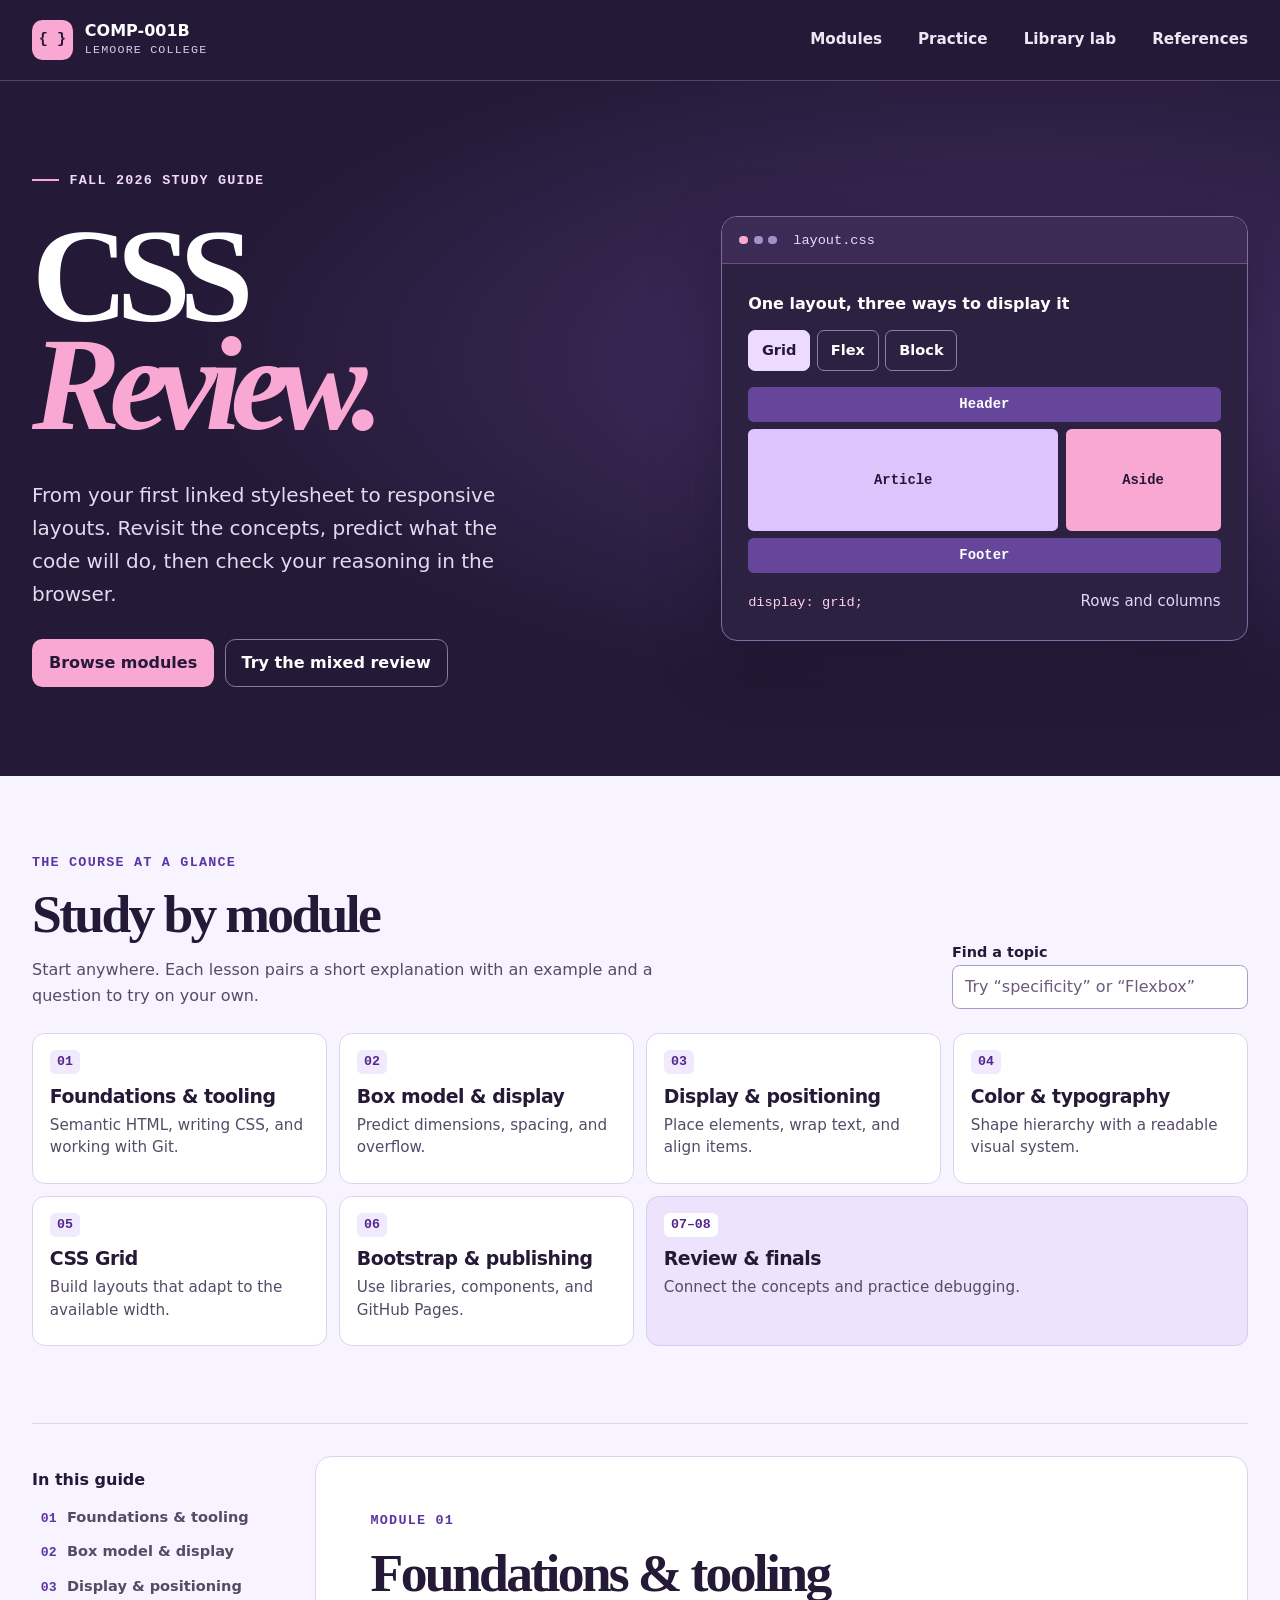
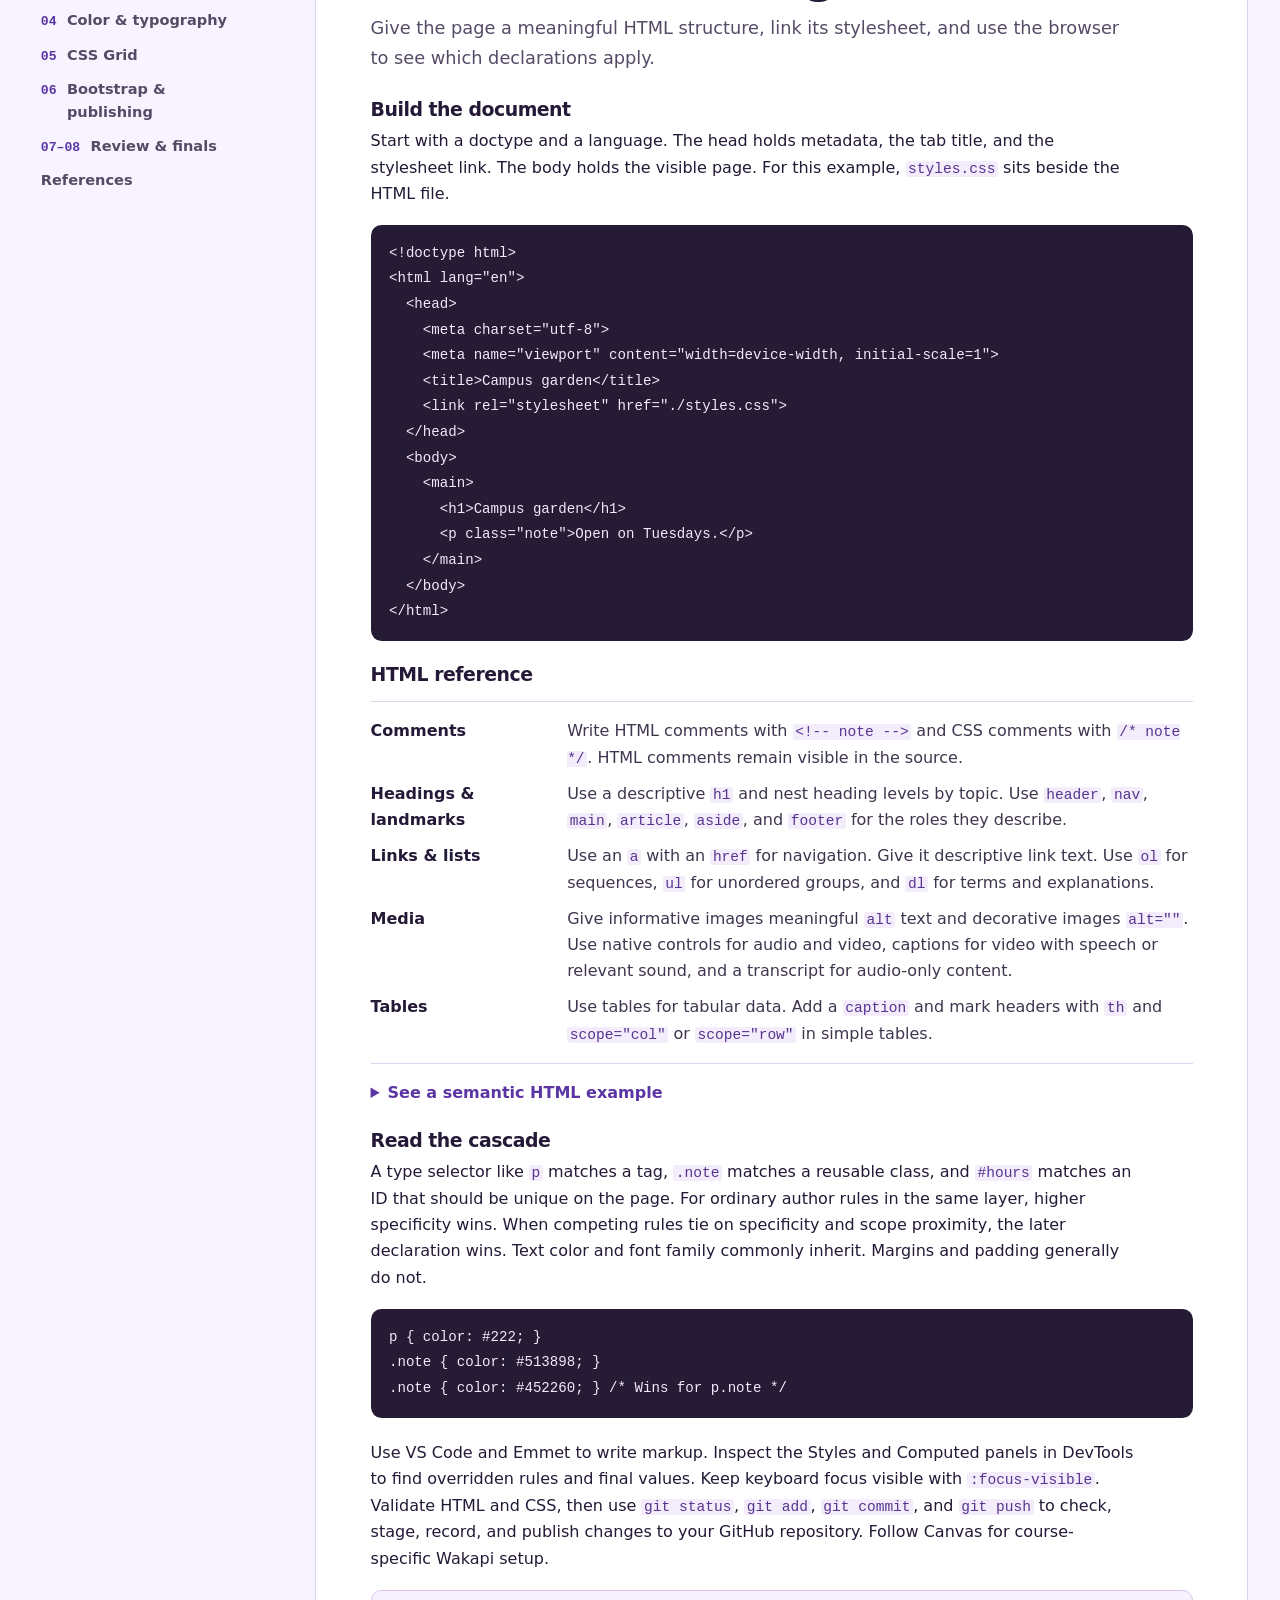
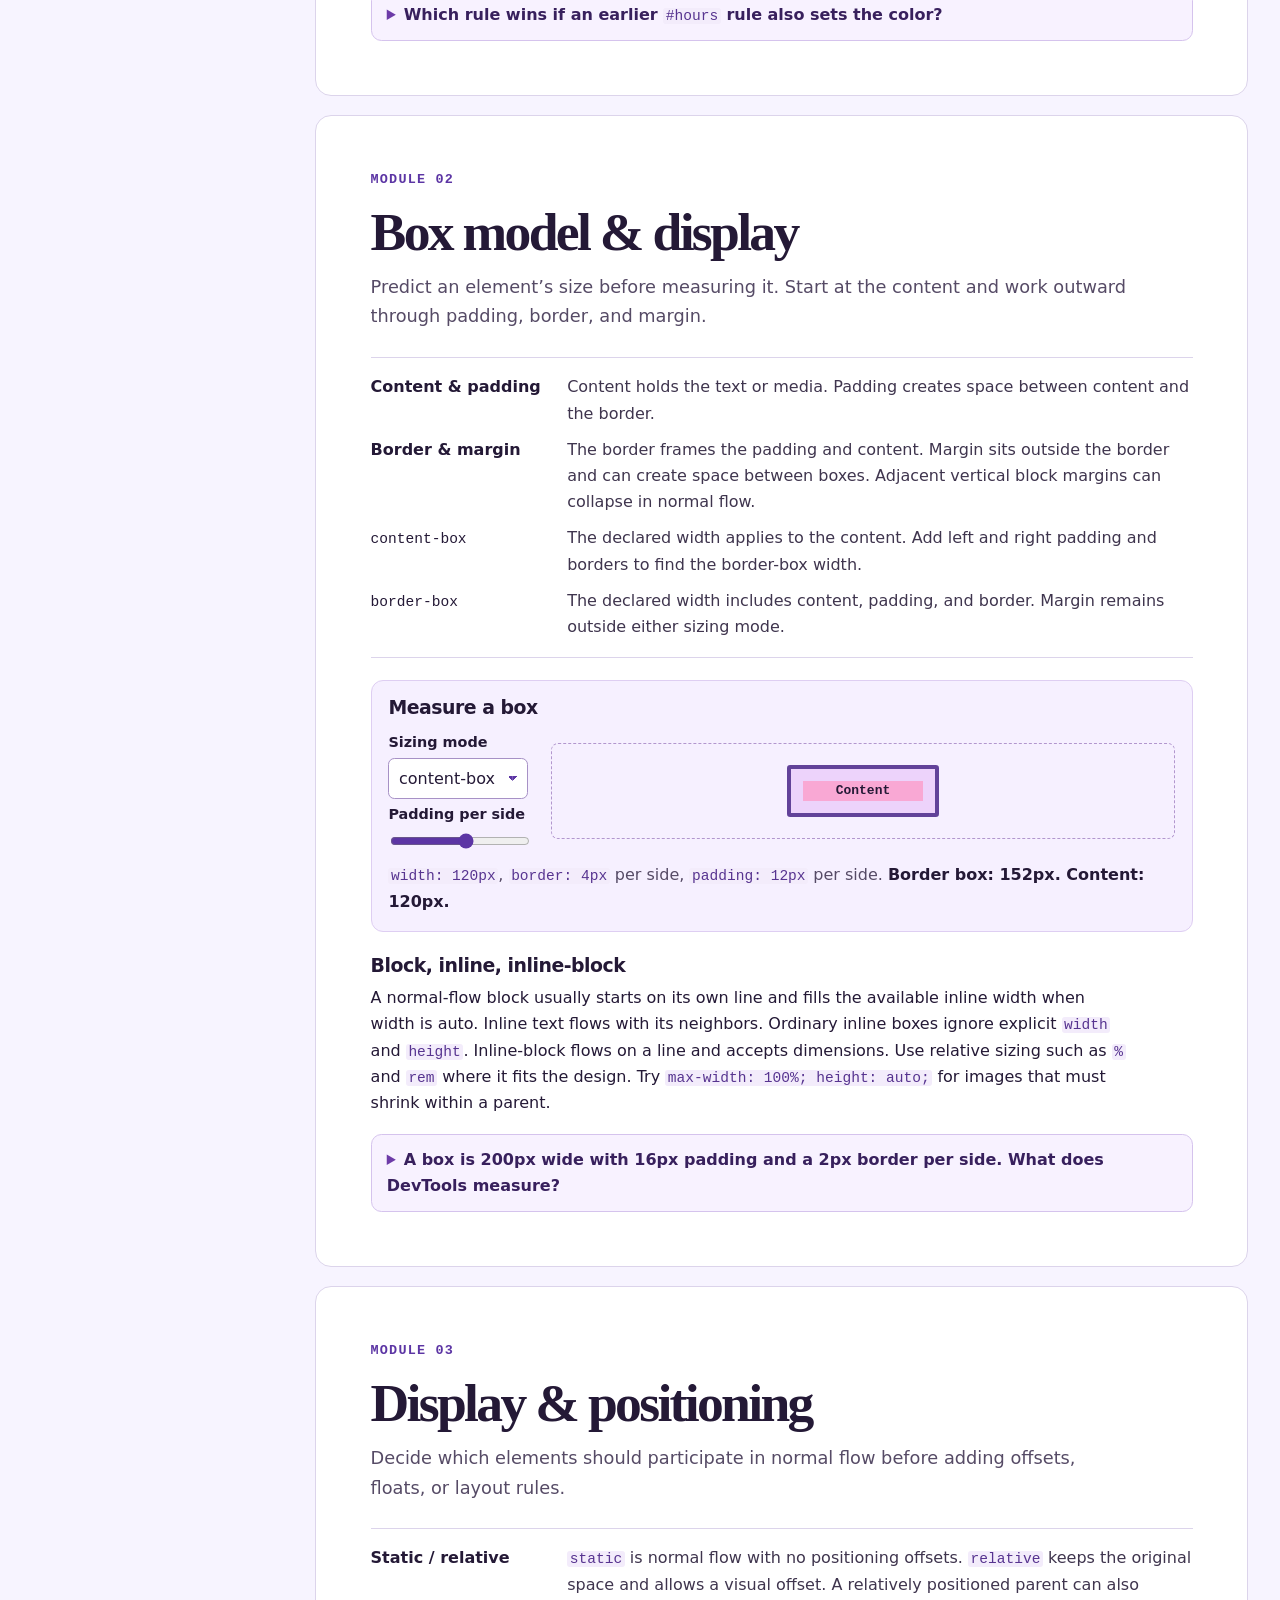
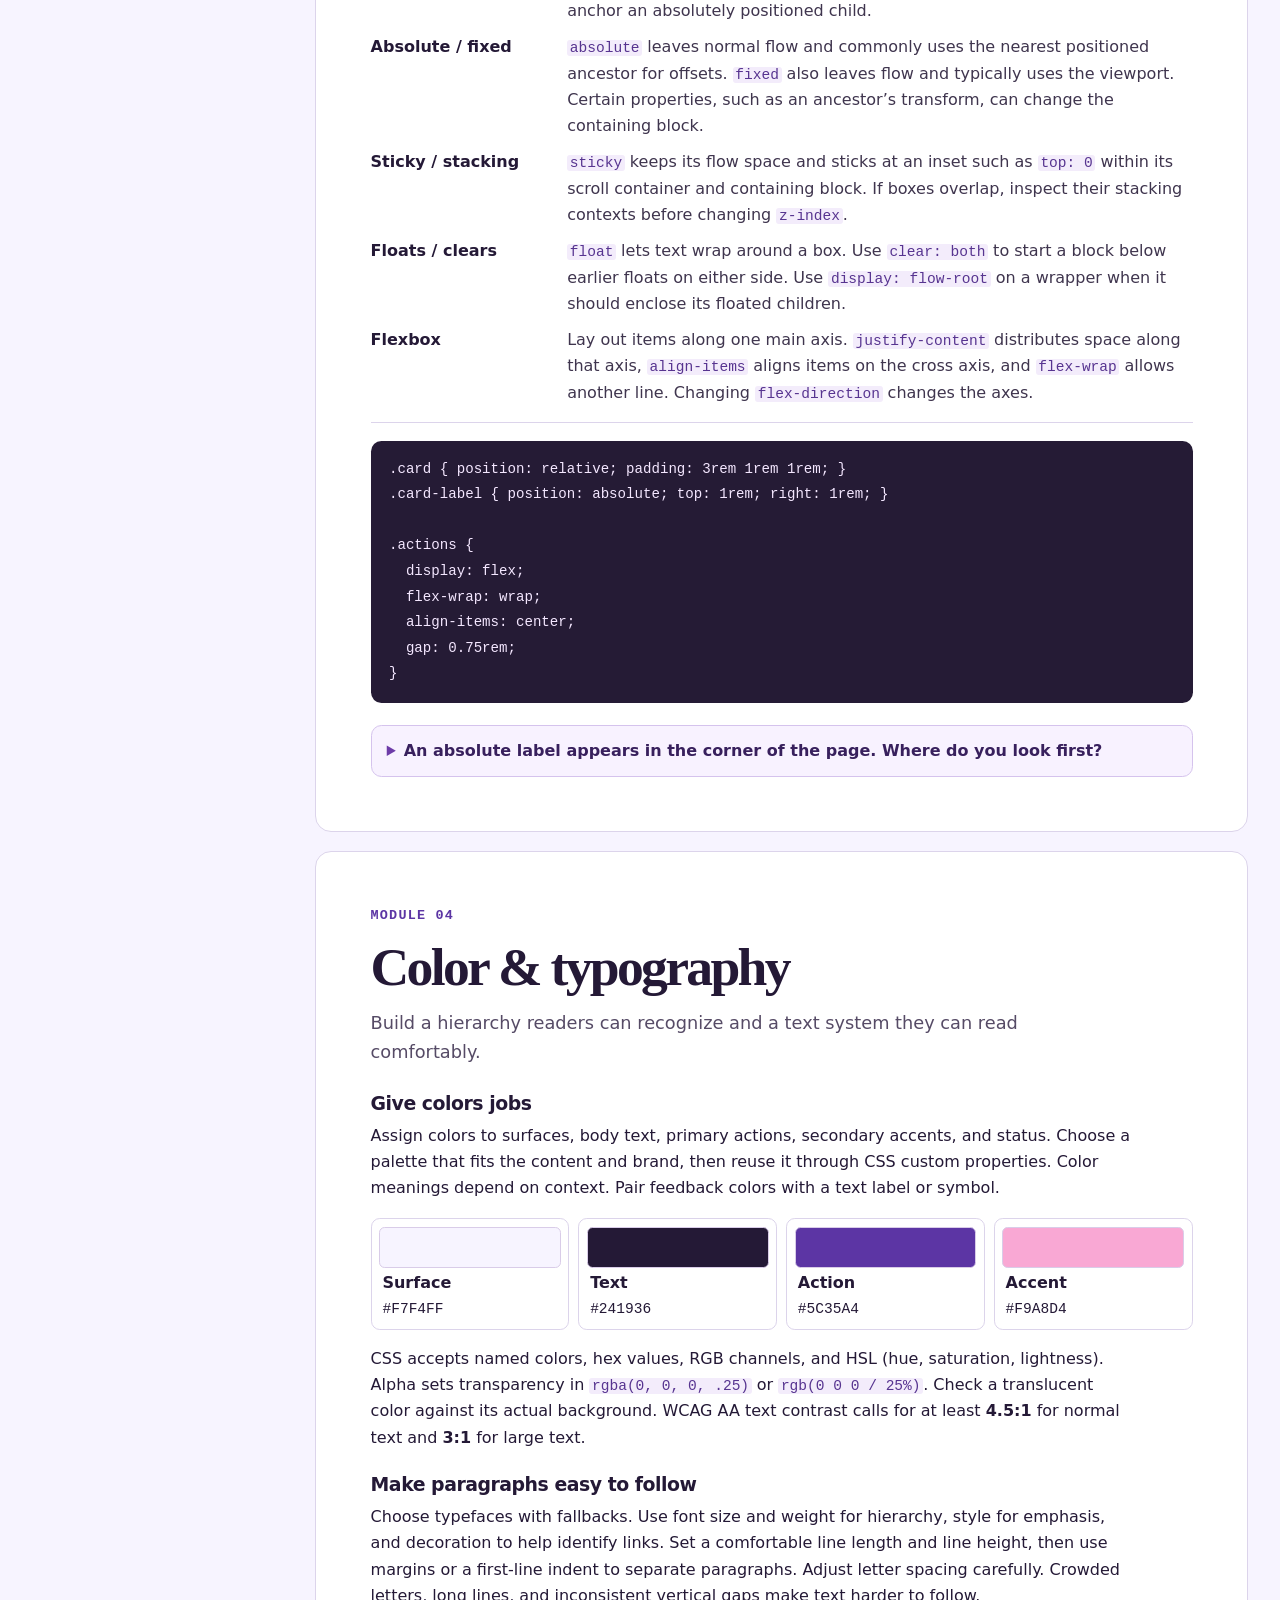
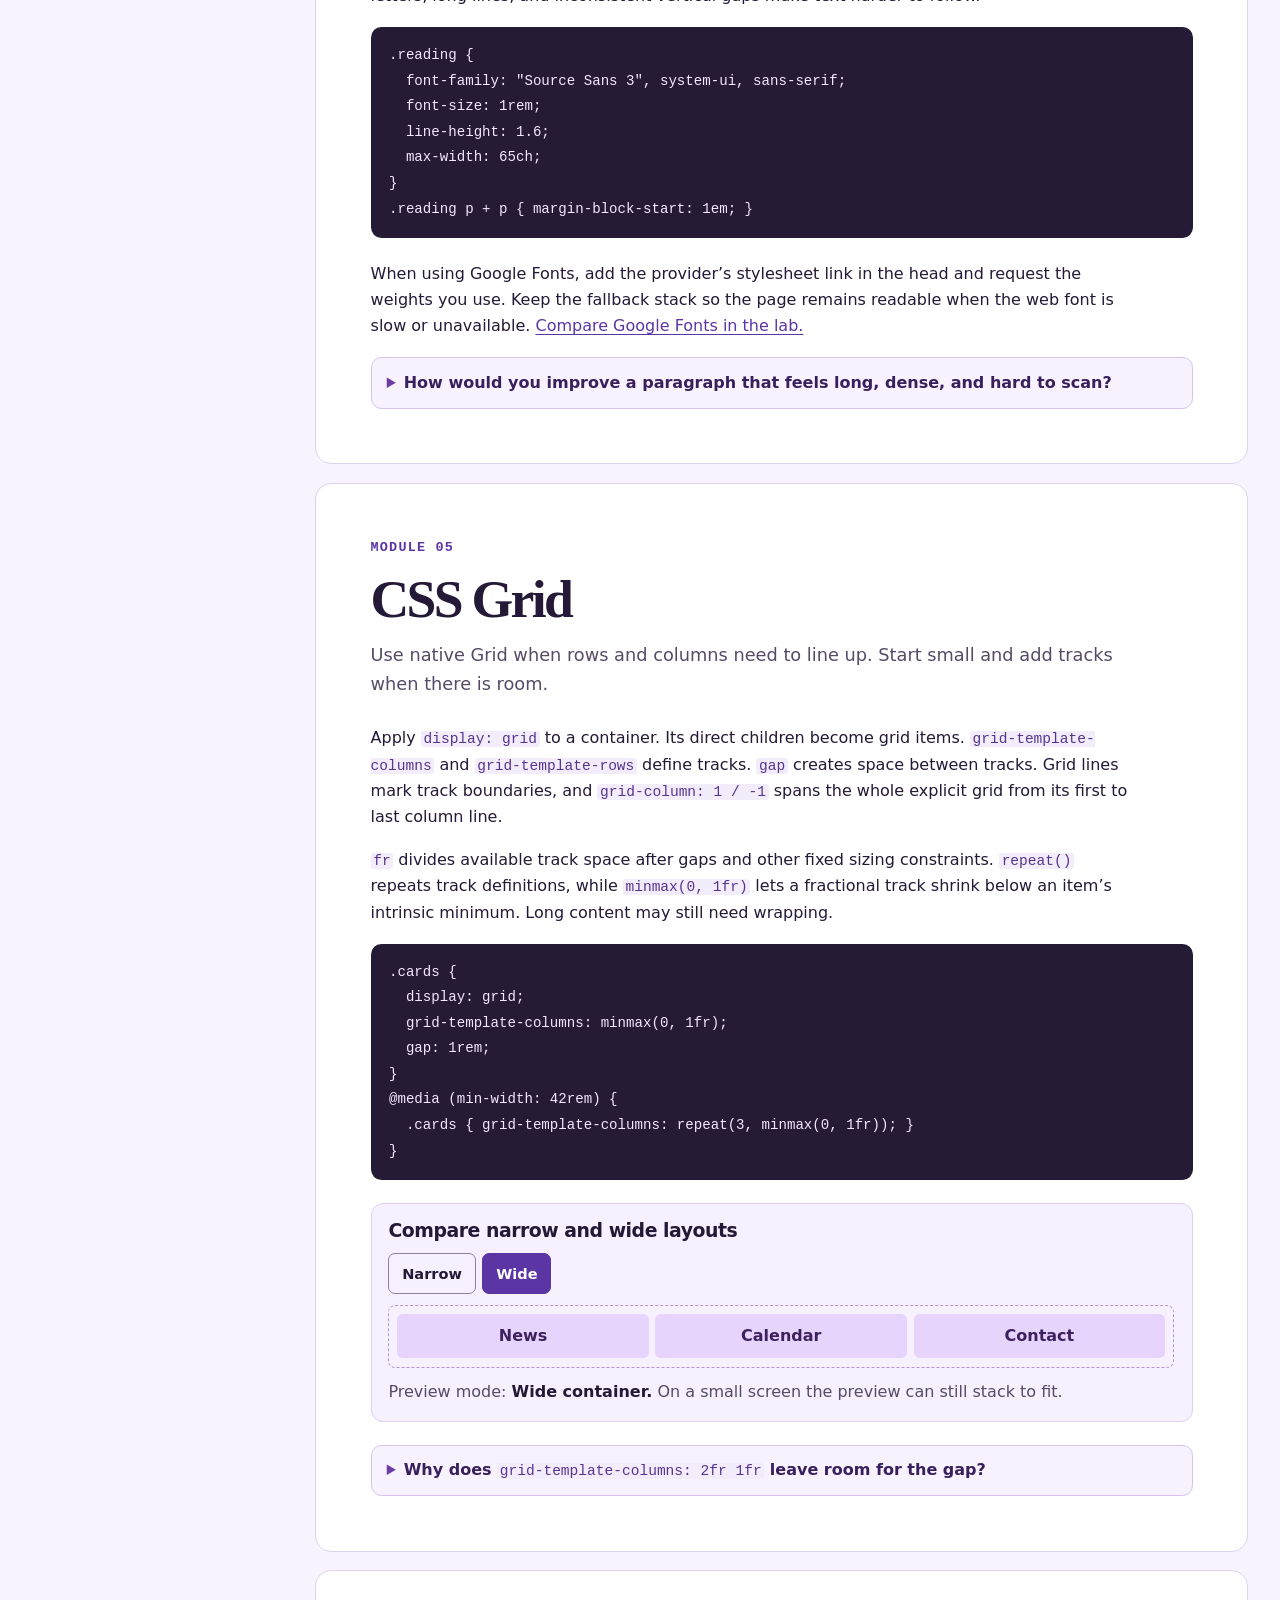
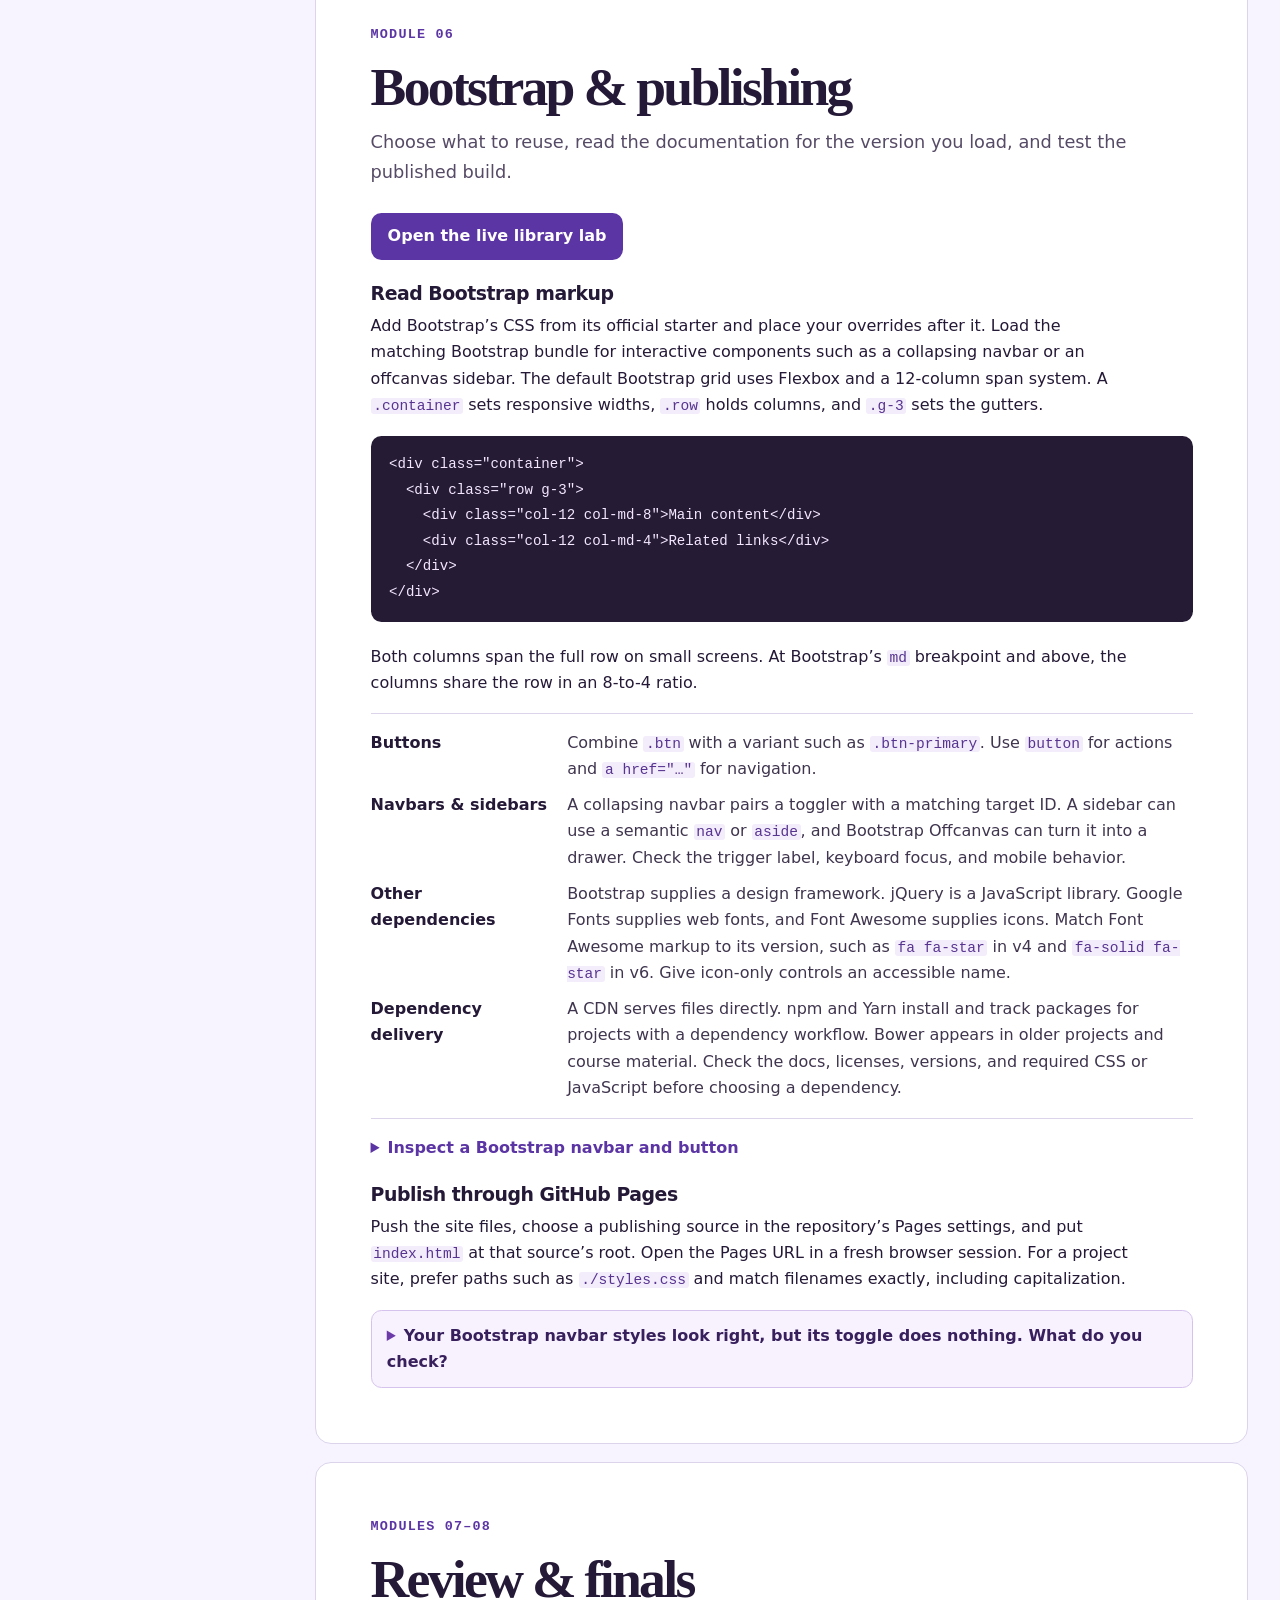
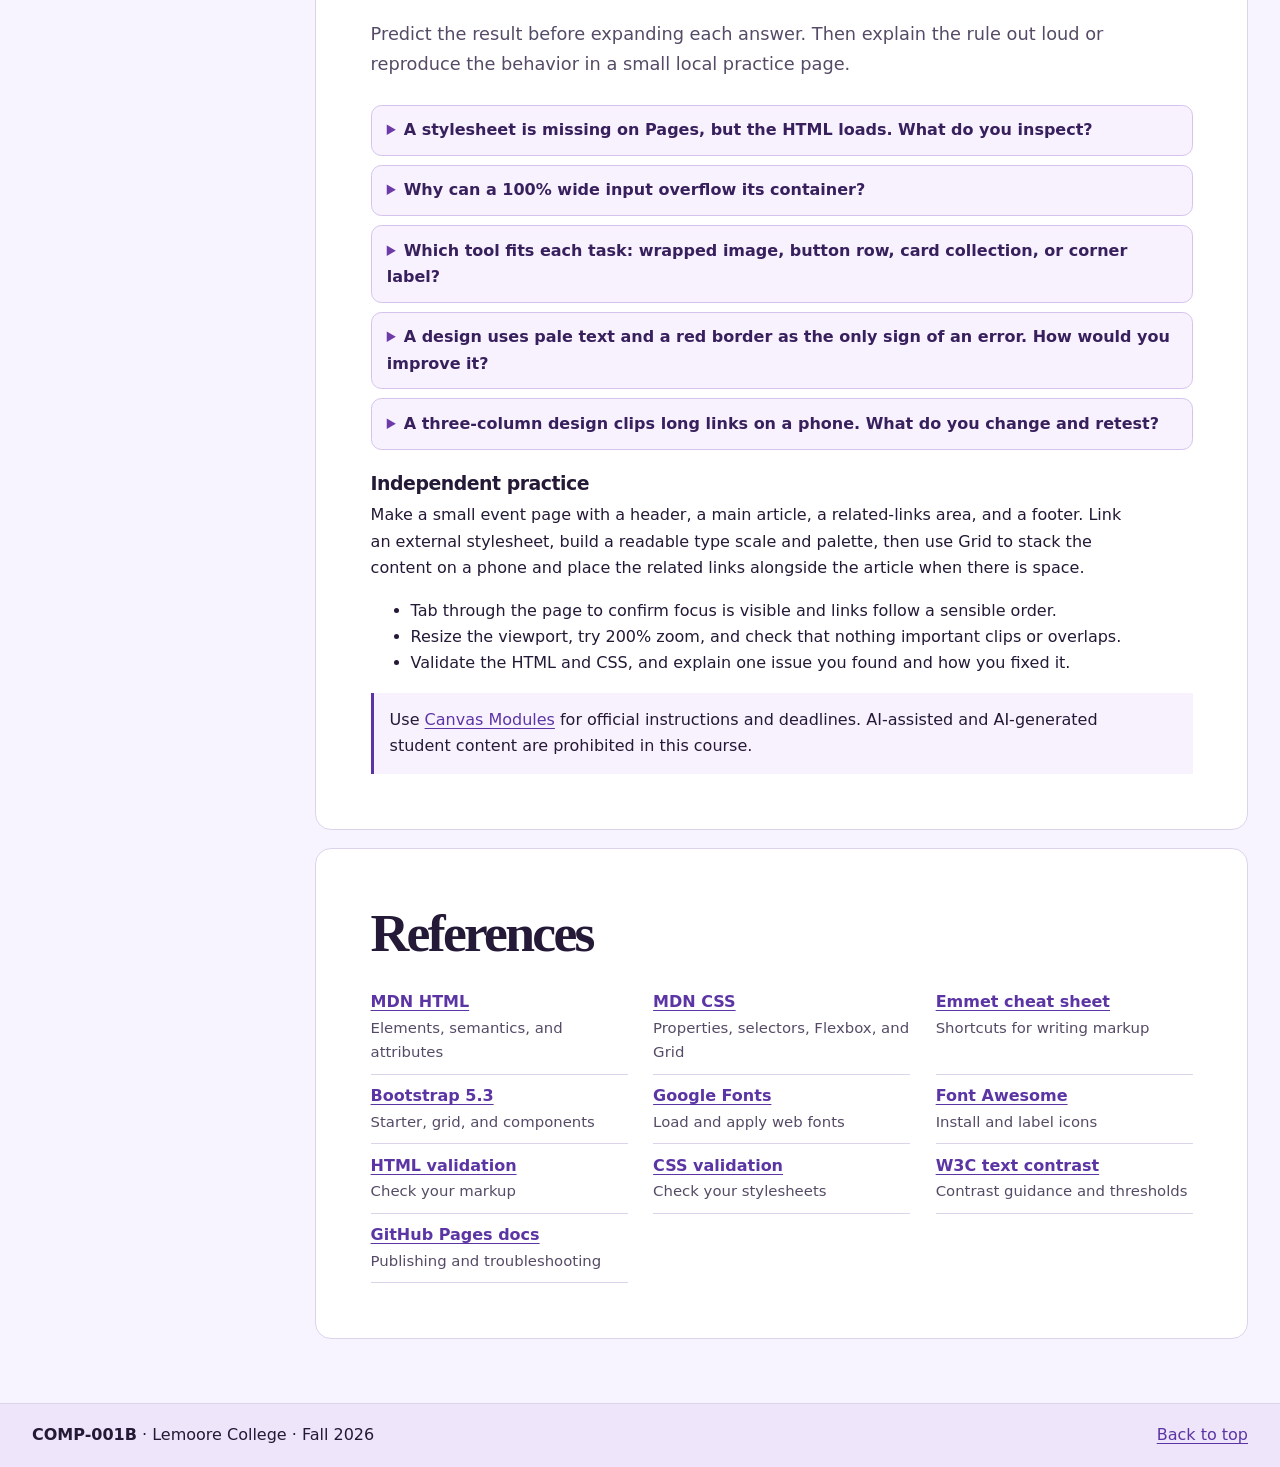
==== commit 6d8f2f0c: "Add the Bootstrap, Google Fonts, and Font Awesome lab" ====
--- a/index.html
+++ b/index.html
@@ -17,6 +17,7 @@
       <nav class="site-nav" aria-label="Main">
         <a href="#modules">Modules</a>
         <a href="#practice">Practice</a>
+        <a href="./libraries.html">Library lab</a>
         <a href="#references">References</a>
       </nav>
     </div>
@@ -72,7 +73,7 @@
           <li data-topics="position normal flow static relative absolute fixed sticky inset float clear clearfix flow-root flexbox axis z-index"><a href="#positioning"><span class="module-number">03</span><h3>Display &amp; positioning</h3><p>Place elements, wrap text, and align items.</p></a></li>
           <li data-topics="color colours brand palette rgb rgba hsl hex contrast accessibility typography fonts google fonts vertical rhythm line height spacing"><a href="#design"><span class="module-number">04</span><h3>Color &amp; typography</h3><p>Shape hierarchy with a readable visual system.</p></a></li>
           <li data-topics="grid row column track line gap gutters container fr minmax repeat media query responsive bootstrap layout"><a href="#grid"><span class="module-number">05</span><h3>CSS Grid</h3><p>Build layouts that adapt to the available width.</p></a></li>
-          <li data-topics="bootstrap buttons navbars sidebars offcanvas CDN javascript bundle third party libraries framework jquery font awesome v4 v6 google fonts npm yarn bower github pages hosting deploy"><a href="#bootstrap"><span class="module-number">06</span><h3>Bootstrap &amp; publishing</h3><p>Use libraries, components, and GitHub Pages.</p></a></li>
+          <li data-topics="bootstrap buttons cards badges accordion navbars sidebars offcanvas CDN javascript bundle third party libraries framework jquery font awesome v4 v6 google fonts npm yarn bower github pages hosting deploy"><a href="#bootstrap"><span class="module-number">06</span><h3>Bootstrap &amp; publishing</h3><p>Use libraries, components, and GitHub Pages.</p></a></li>
           <li data-topics="review preparation study practice cumulative quiz finals assessment integration debugging validate keyboard zoom"><a href="#practice"><span class="module-number">07–08</span><h3>Review &amp; finals</h3><p>Connect the concepts and practice debugging.</p></a></li>
         </ol>
       </section>
@@ -224,7 +225,7 @@
   max-width: 65ch;
 }
 .reading p + p { margin-block-start: 1em; }</code></pre>
-            <p>When using Google Fonts, add the provider’s stylesheet link in the head and request the weights you use. Keep the fallback stack so the page remains readable when the web font is slow or unavailable.</p>
+            <p>When using Google Fonts, add the provider’s stylesheet link in the head and request the weights you use. Keep the fallback stack so the page remains readable when the web font is slow or unavailable. <a href="./libraries.html#google-fonts">Compare Google Fonts in the lab.</a></p>
             <details class="self-check"><summary>How would you improve a paragraph that feels long, dense, and hard to scan?</summary><p>Start with a shorter measure and more line height. Group ideas into shorter paragraphs, set a consistent gap, and check weight, size, and contrast on a narrow screen. Test at 200% zoom.</p></details>
           </section>
 
@@ -260,6 +261,7 @@
             <p class="eyebrow">MODULE 06</p>
             <h2 id="bootstrap-title">Bootstrap &amp; publishing</h2>
             <p class="lesson-lead">Choose what to reuse, read the documentation for the version you load, and test the published build.</p>
+            <p><a class="button lab-link" href="./libraries.html">Open the live library lab</a></p>
             <h3>Read Bootstrap markup</h3>
             <p>Add Bootstrap’s CSS from its official starter and place your overrides after it. Load the matching Bootstrap bundle for interactive components such as a collapsing navbar or an offcanvas sidebar. The default Bootstrap grid uses Flexbox and a 12-column span system. A <code>.container</code> sets responsive widths, <code>.row</code> holds columns, and <code>.g-3</code> sets the gutters.</p>
             <pre tabindex="0" aria-label="A responsive Bootstrap row"><code>&lt;div class="container"&gt;
--- a/styles.css
+++ b/styles.css
@@ -131,6 +131,8 @@
 .button-bright:hover { background: #ffc5e4; }
 .button-quiet { border-color: #8e7aa9; color: #fff; }
 .button-quiet:hover { background: #423153; }
+.lab-link { background: var(--primary); color: #fff; }
+.lab-link:hover { background: #482682; text-decoration: underline; }
 
 .hero-demo {
   min-width: 0;
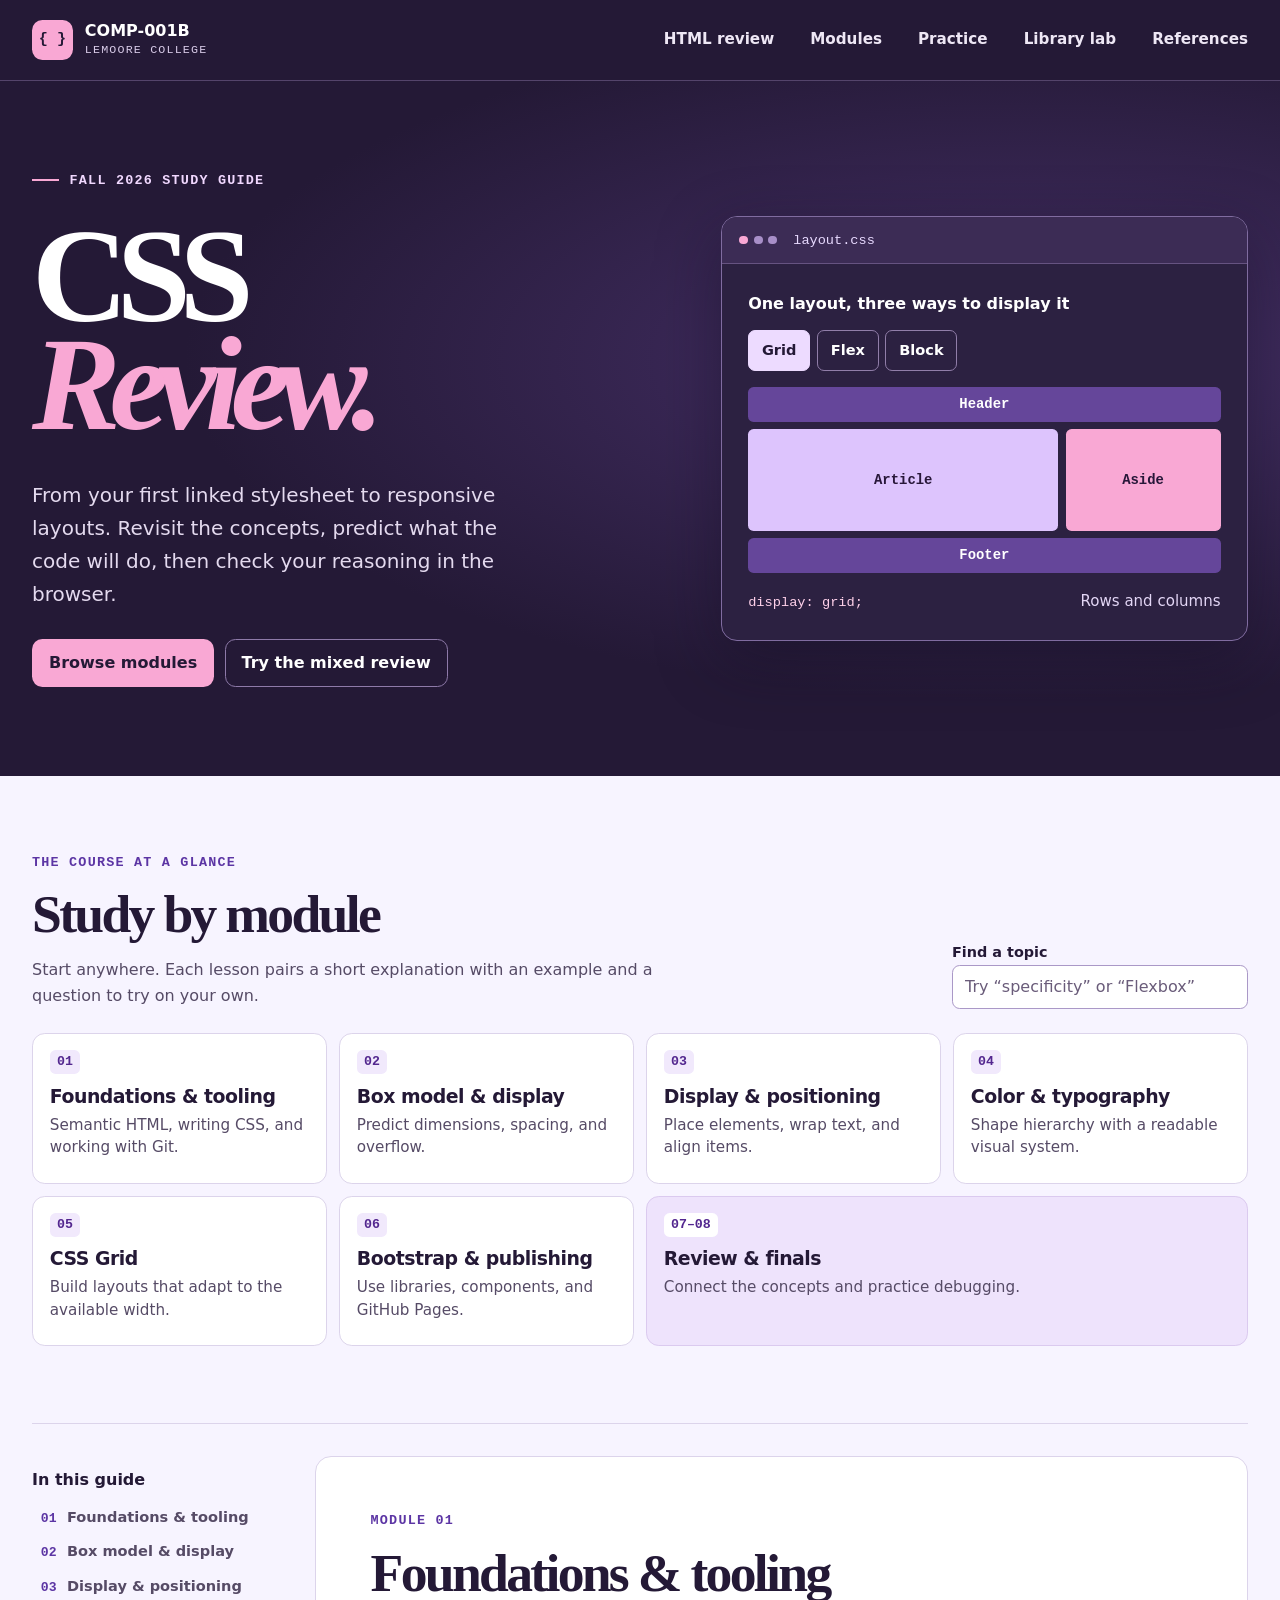
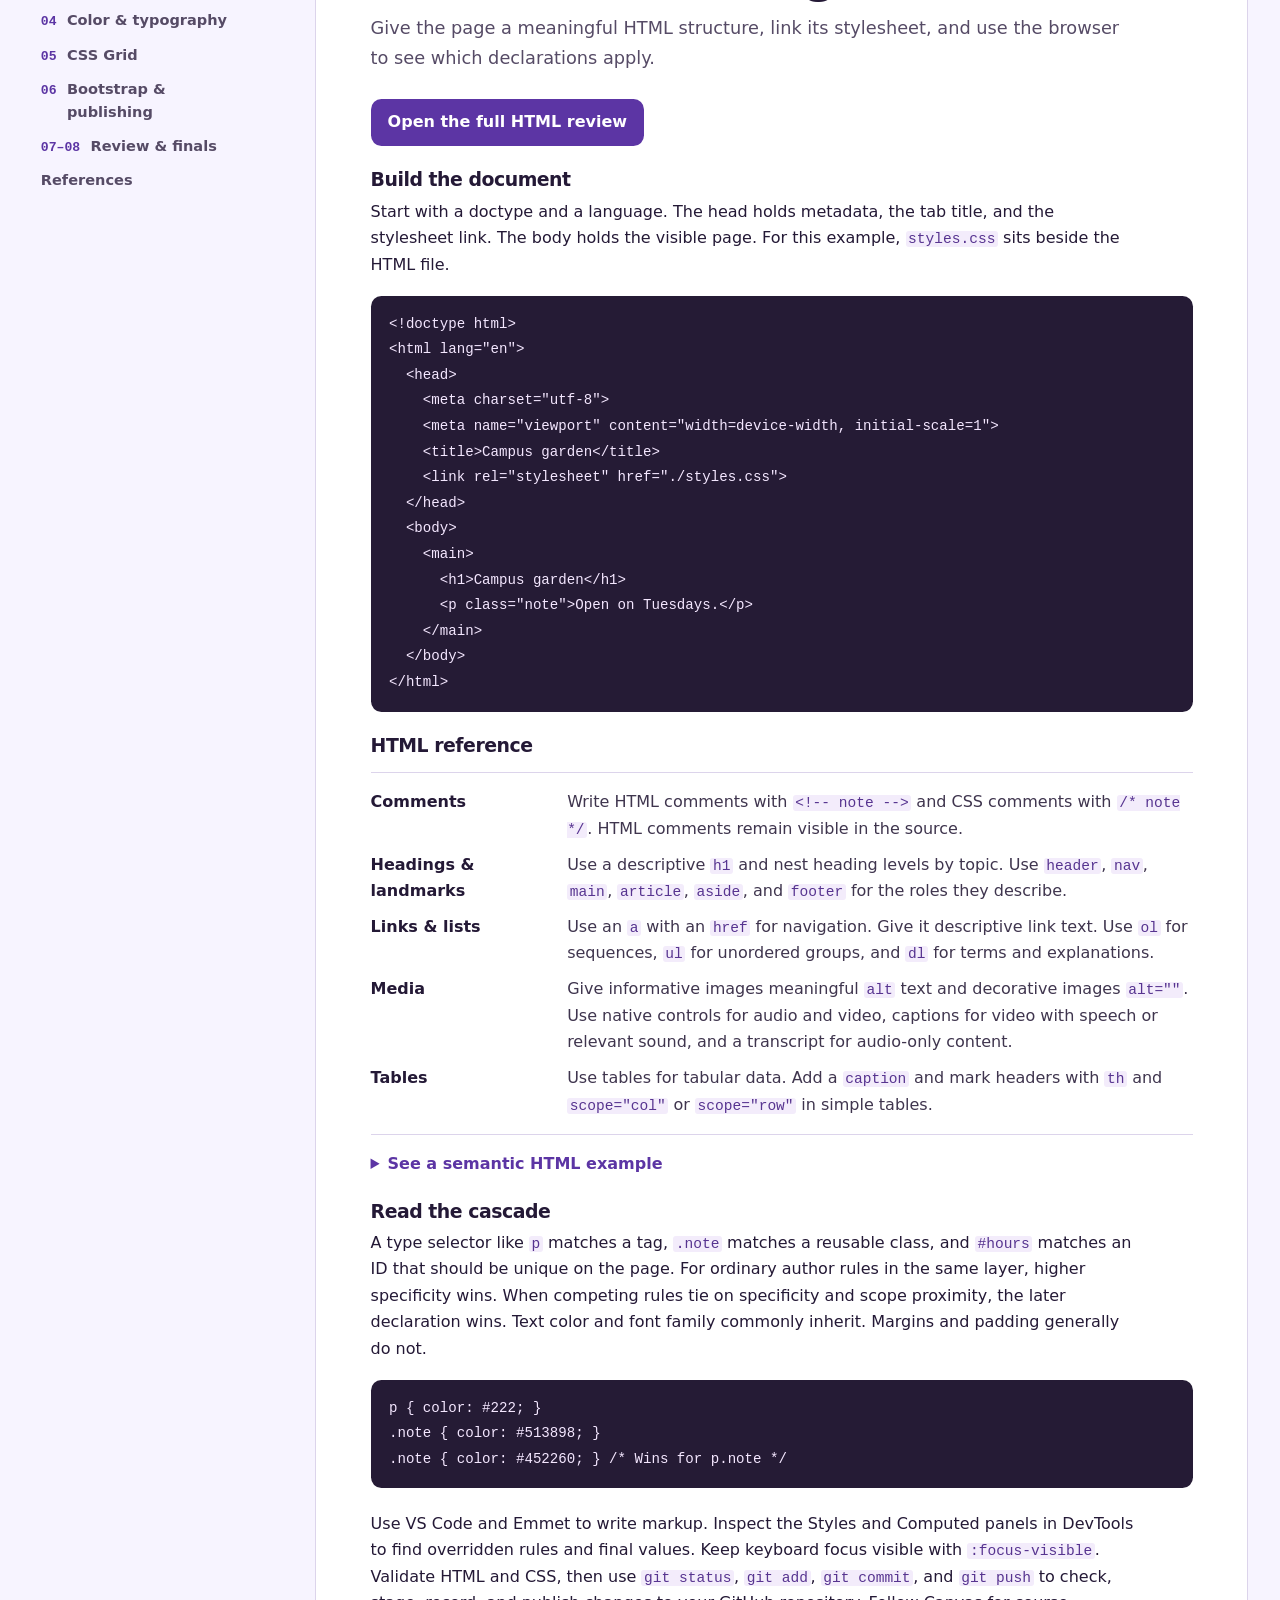
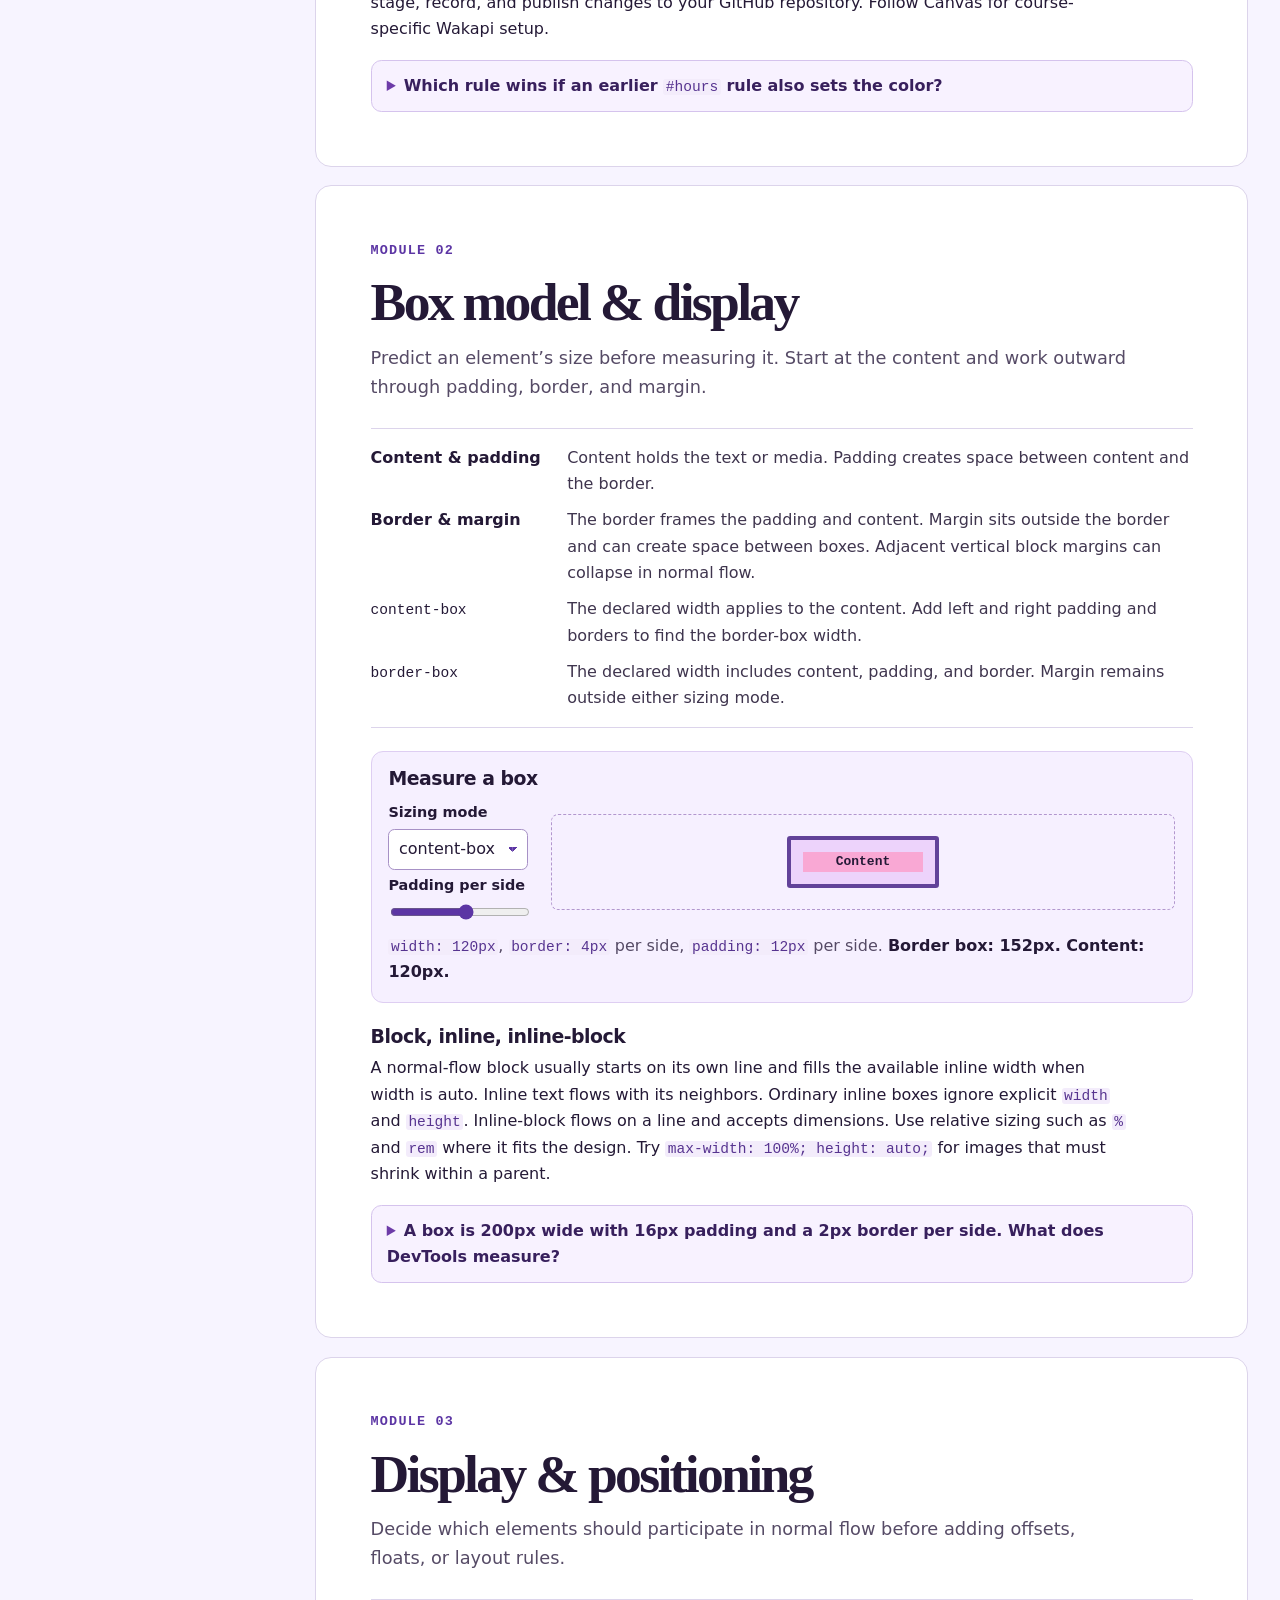
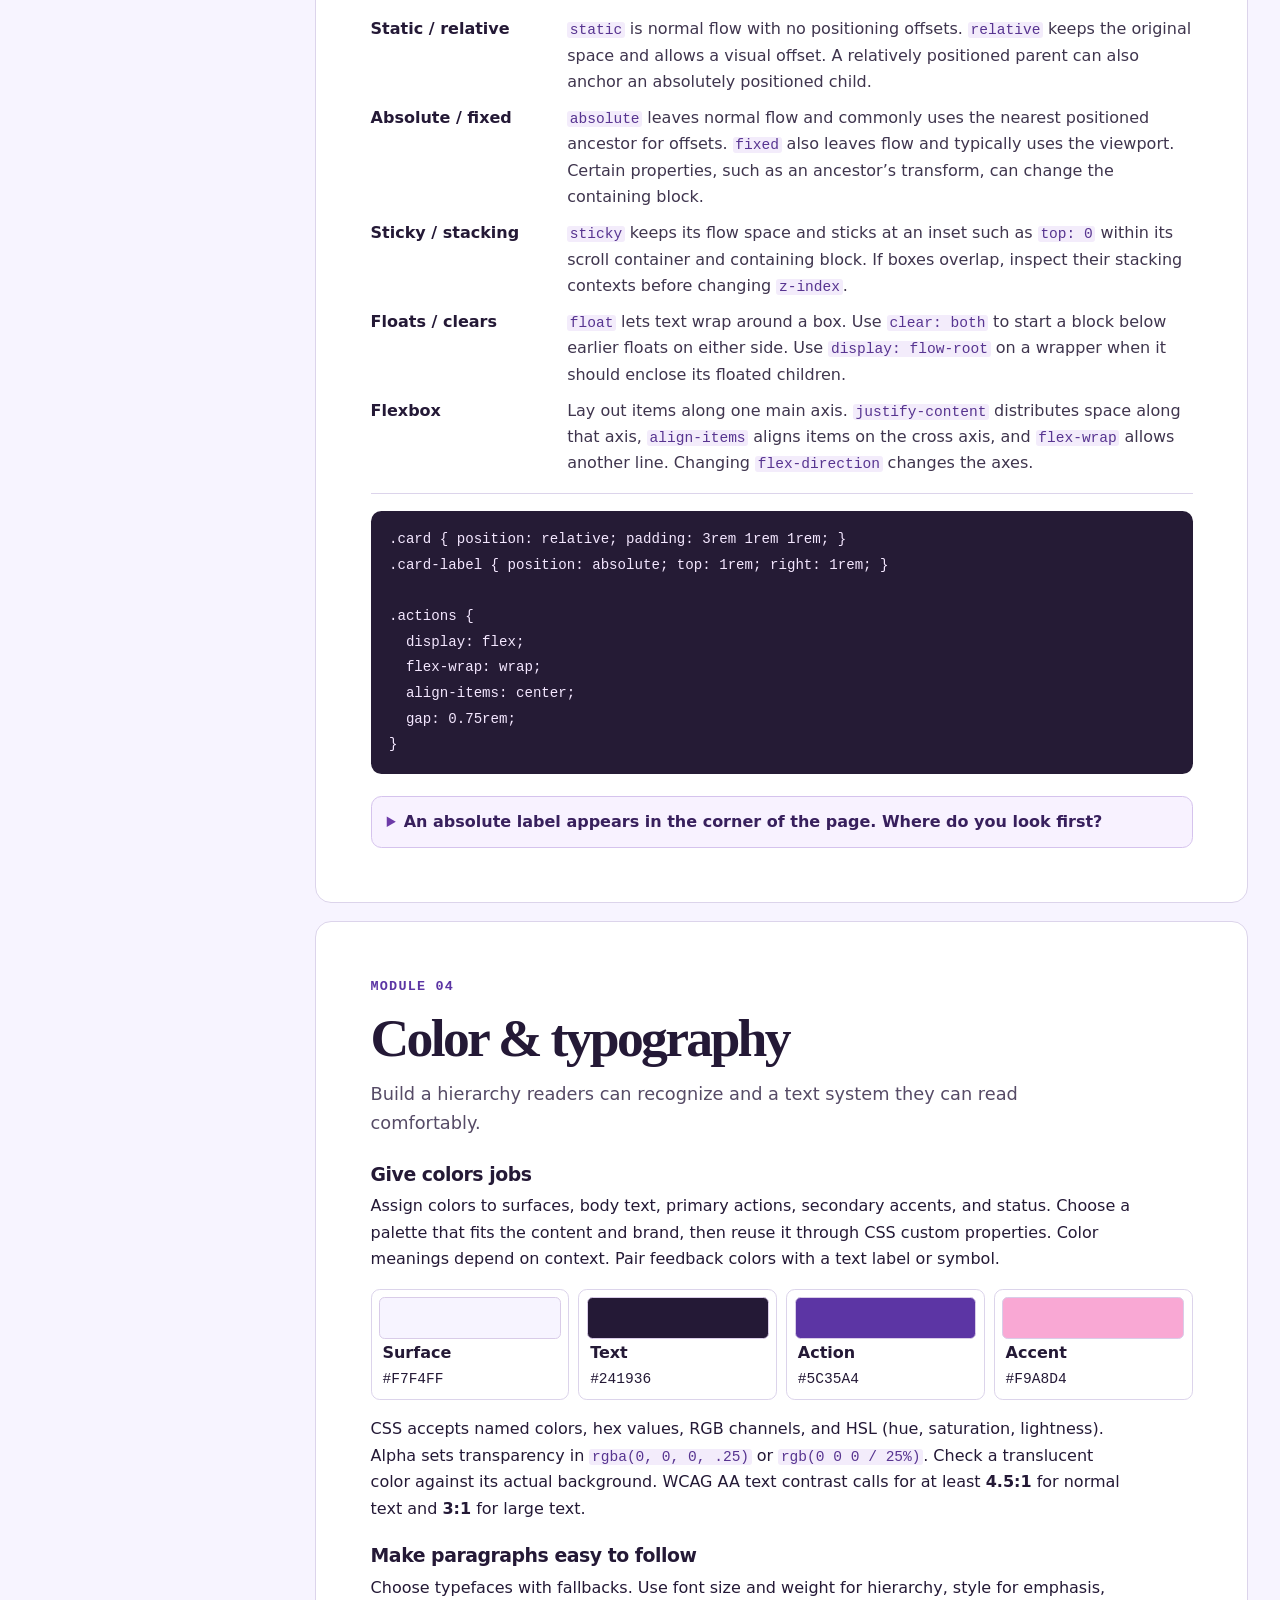
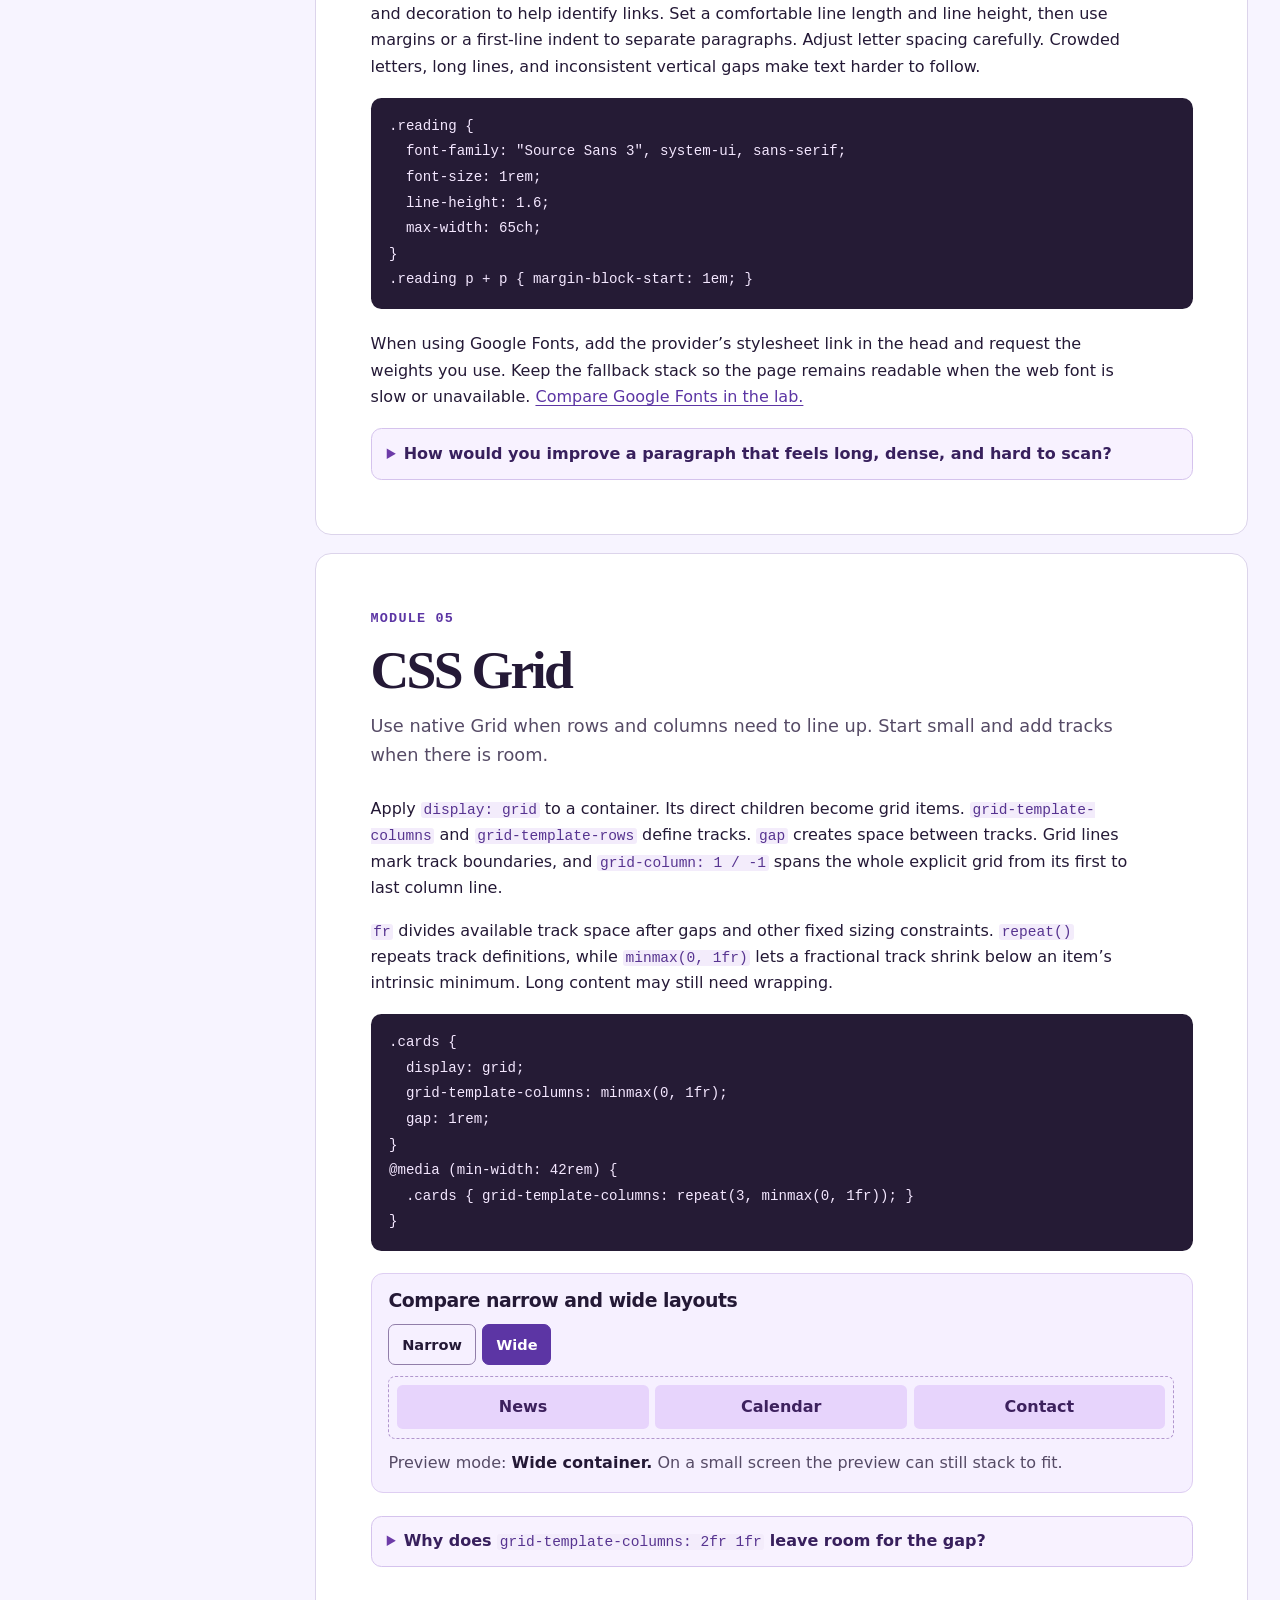
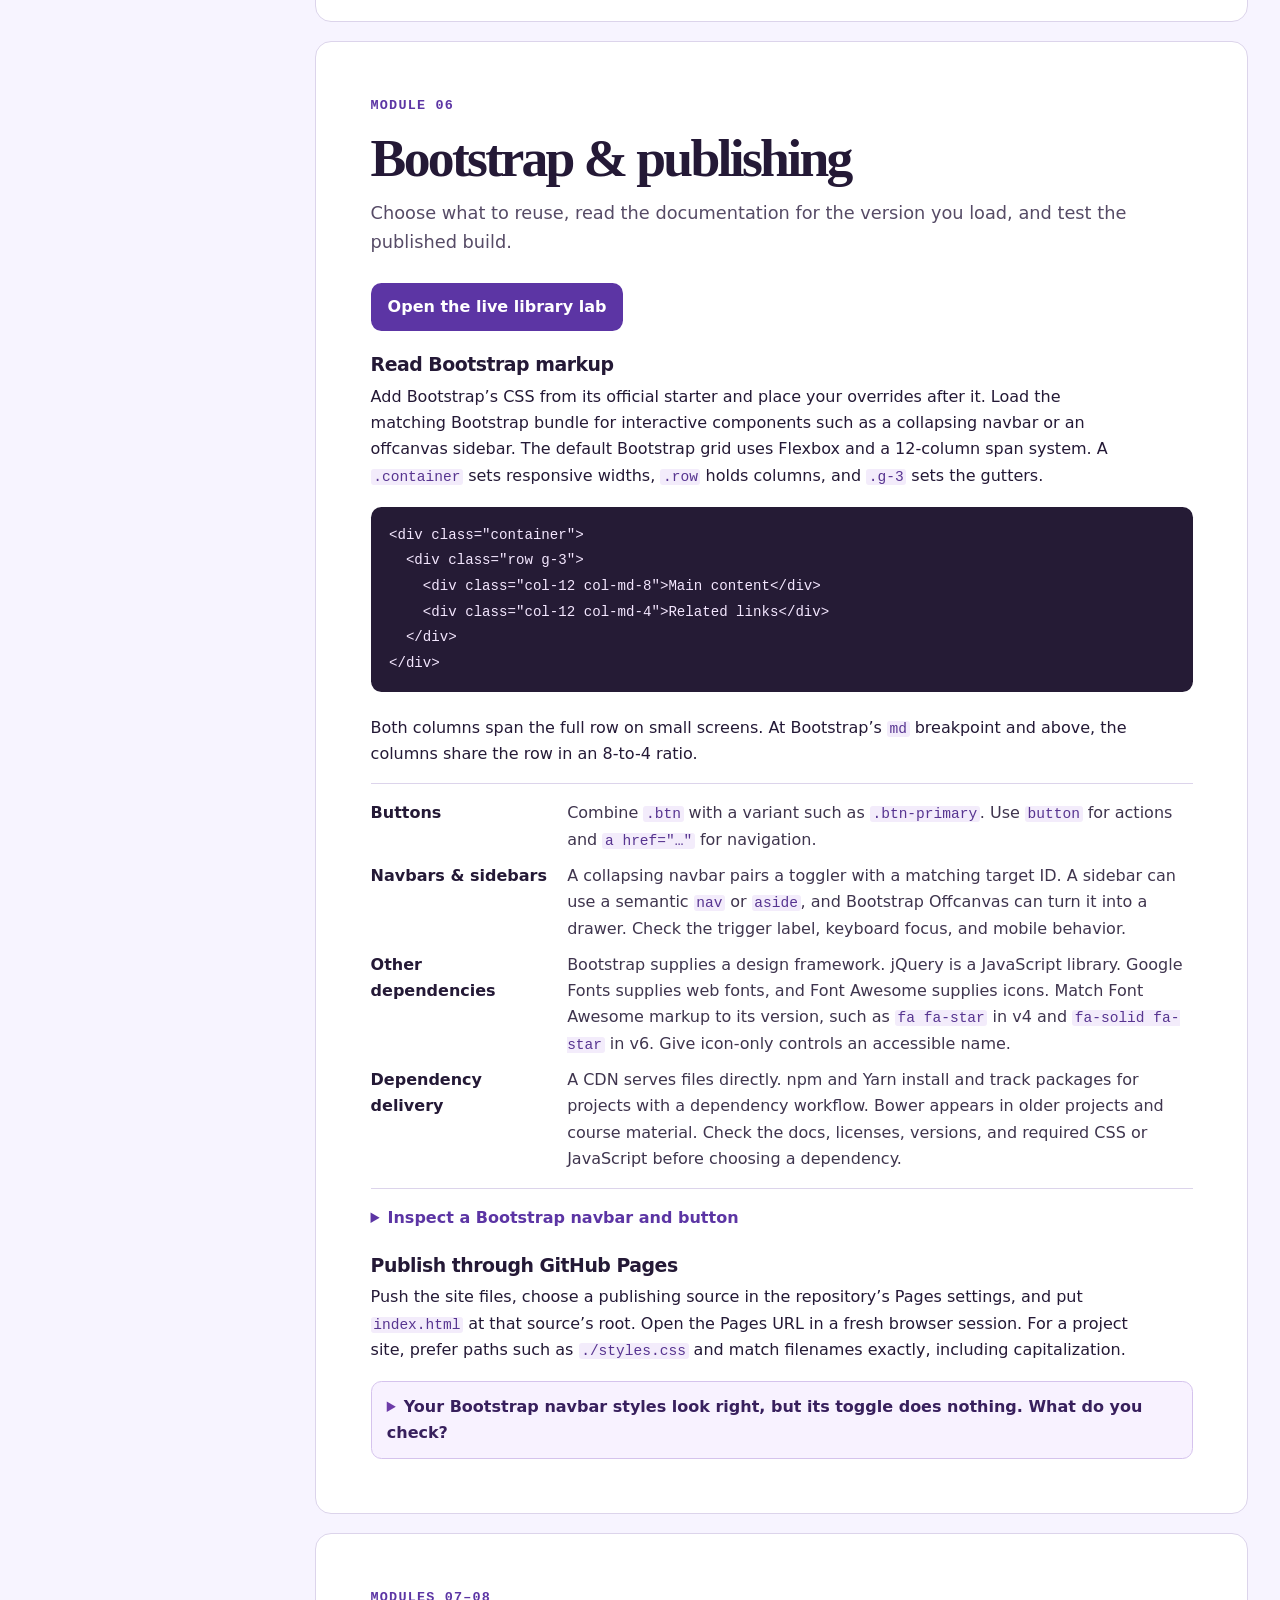
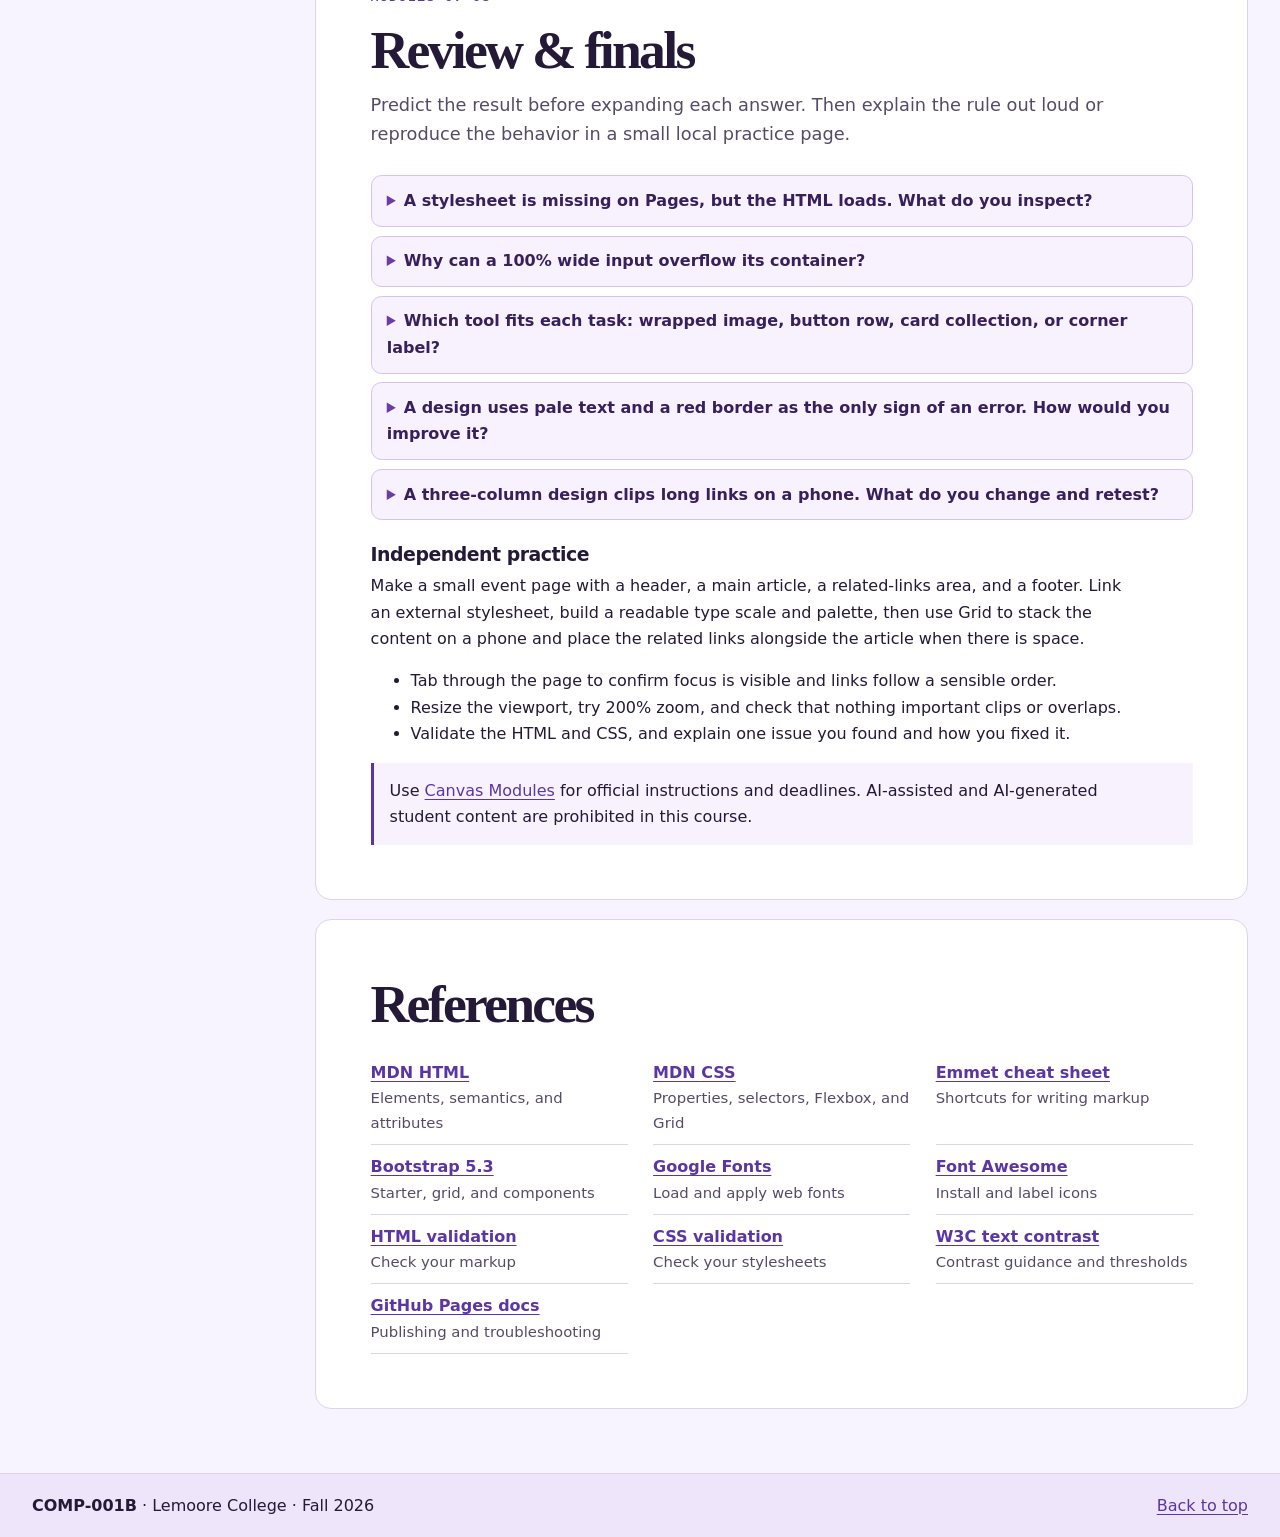
==== commit b0f5b9ef: "Add the COMP-001B HTML fundamentals review" ====
--- a/index.html
+++ b/index.html
@@ -15,6 +15,7 @@
     <div class="wrap header-inner">
       <a class="brand" href="#top"><span class="brand-mark" aria-hidden="true">{ }</span><span>COMP-001B <small>LEMOORE COLLEGE</small></span></a>
       <nav class="site-nav" aria-label="Main">
+        <a href="./html-review.html">HTML review</a>
         <a href="#modules">Modules</a>
         <a href="#practice">Practice</a>
         <a href="./libraries.html">Library lab</a>
@@ -68,7 +69,7 @@
         </div>
         <p id="search-status" role="status" class="search-status"></p>
         <ol class="module-cards">
-          <li data-topics="html headings comments links hyperlinks lists media images video audio tables semantics emmet git github vscode wakapi selectors specificity cascade inheritance focus validation"><a href="#foundations"><span class="module-number">01</span><h3>Foundations &amp; tooling</h3><p>Semantic HTML, writing CSS, and working with Git.</p></a></li>
+          <li data-topics="html headings comments links hyperlinks lists media images video audio tables forms labels semantics emmet git github vscode wakapi selectors specificity cascade inheritance focus validation"><a href="#foundations"><span class="module-number">01</span><h3>Foundations &amp; tooling</h3><p>Semantic HTML, writing CSS, and working with Git.</p></a></li>
           <li data-topics="box model content-box border-box margin border padding width rem percent DevTools inline block inline-block display overflow sizing"><a href="#box-model"><span class="module-number">02</span><h3>Box model &amp; display</h3><p>Predict dimensions, spacing, and overflow.</p></a></li>
           <li data-topics="position normal flow static relative absolute fixed sticky inset float clear clearfix flow-root flexbox axis z-index"><a href="#positioning"><span class="module-number">03</span><h3>Display &amp; positioning</h3><p>Place elements, wrap text, and align items.</p></a></li>
           <li data-topics="color colours brand palette rgb rgba hsl hex contrast accessibility typography fonts google fonts vertical rhythm line height spacing"><a href="#design"><span class="module-number">04</span><h3>Color &amp; typography</h3><p>Shape hierarchy with a readable visual system.</p></a></li>
@@ -98,6 +99,7 @@
             <p class="eyebrow">MODULE 01</p>
             <h2 id="foundations-title">Foundations &amp; tooling</h2>
             <p class="lesson-lead">Give the page a meaningful HTML structure, link its stylesheet, and use the browser to see which declarations apply.</p>
+            <p><a class="button lab-link" href="./html-review.html">Open the full HTML review</a></p>
             <h3>Build the document</h3>
             <p>Start with a doctype and a language. The head holds metadata, the tab title, and the stylesheet link. The body holds the visible page. For this example, <code>styles.css</code> sits beside the HTML file.</p>
             <pre tabindex="0" aria-label="HTML document and linked stylesheet"><code>&lt;!doctype html&gt;
